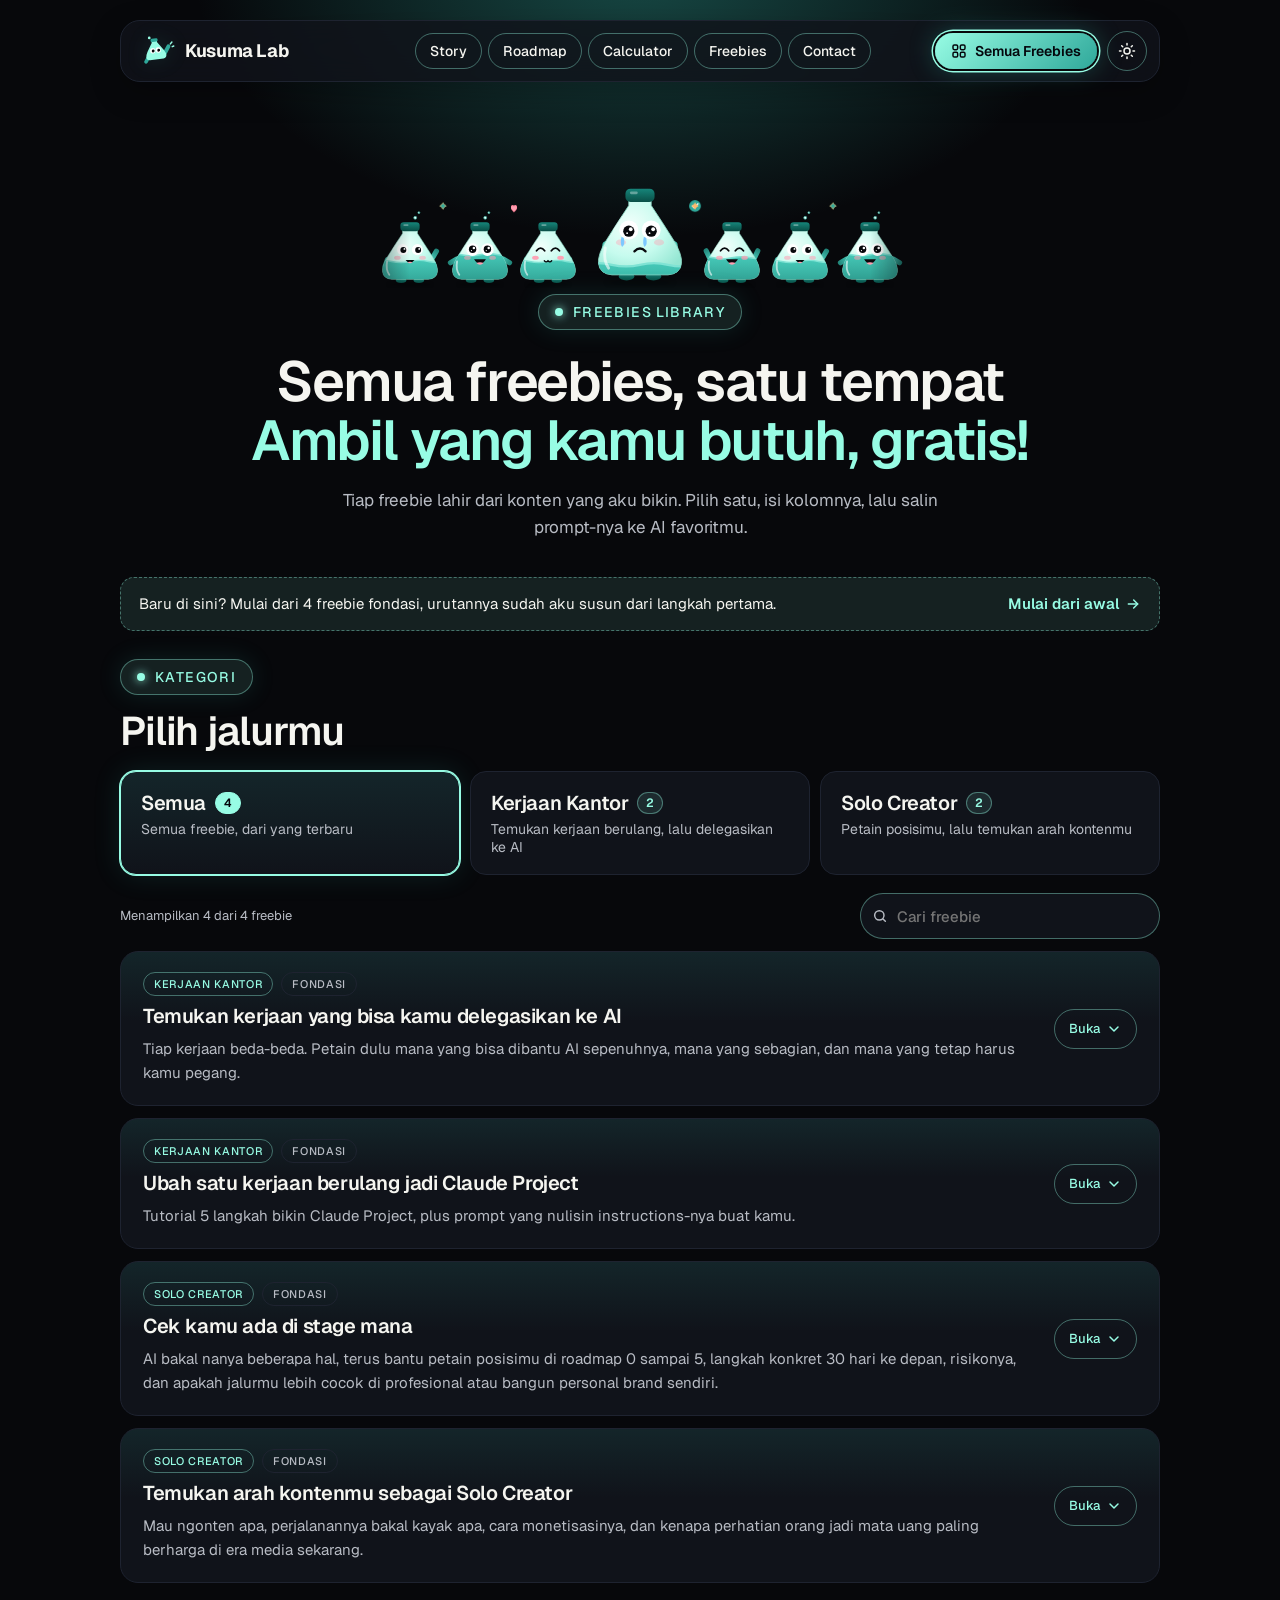
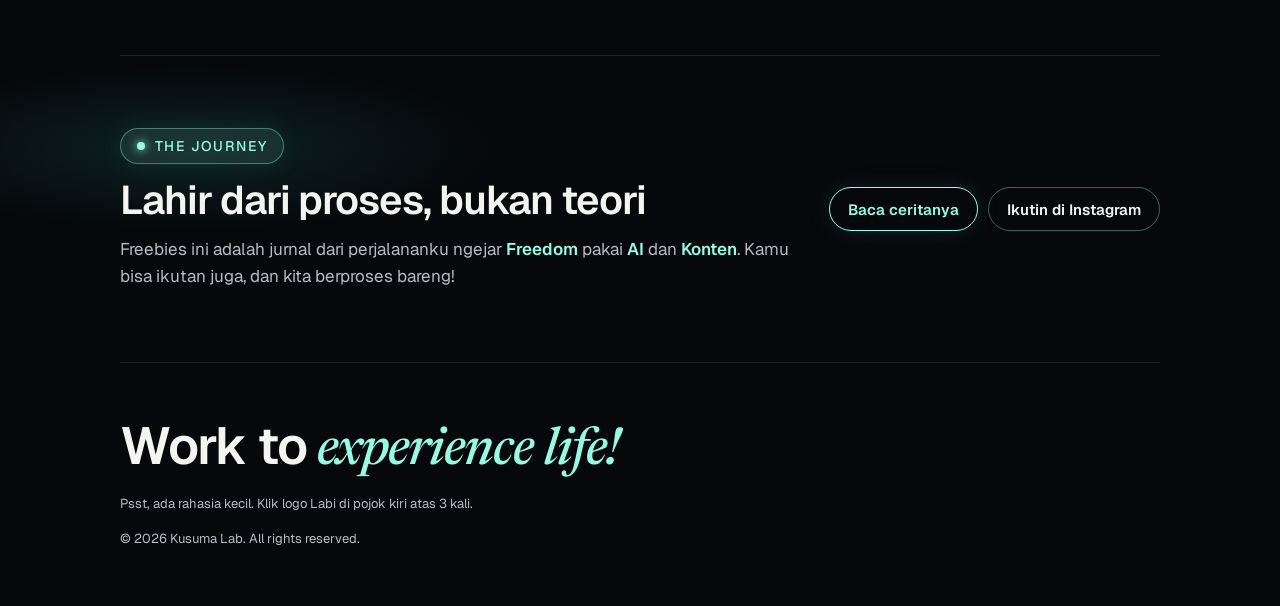
==== freebies/index.html @ cce5dbb5 "Website Kusuma Lab V1" ====
<!doctype html>
<html lang="id">
<head>
<meta charset="utf-8">
<meta name="viewport" content="width=device-width, initial-scale=1, viewport-fit=cover">
<title>Freebies · Kusuma Lab</title>
<meta name="description" content="Semua freebies Kusuma Lab di satu tempat. Prompt siap pakai buat kerjaan kantor dan Solo Creator, gratis.">
<meta name="theme-color" content="#07080B">
<link rel="icon" href="data:image/svg+xml,%3Csvg xmlns='http://www.w3.org/2000/svg' viewBox='-3 -4 58 56'%3E%3Cg transform='rotate%28-8 24 26%29'%3E%3Cpath d='M37 31 L45.5 19.5' stroke='%232FA89A' stroke-width='6.5' stroke-linecap='round'/%3E%3Cpath d='M11.5 32 L6.5 39' stroke='%232FA89A' stroke-width='6' stroke-linecap='round'/%3E%3Cpath transform='translate%282 -6%29 scale%28.22%29' d='M80 64 L80 74 Q60 104 40 136 Q24 162 26 178 Q28 196 50 198 L150 198 Q172 196 174 178 Q176 162 160 136 Q140 104 120 74 L120 64 Z' fill='%2397FCE4'/%3E%3Crect x='18.3' y='3.6' width='11.4' height='5.4' rx='2.2' fill='%232FA89A'/%3E%3Ccircle cx='19.5' cy='23' r='4.3' fill='%23fff'/%3E%3Ccircle cx='28.5' cy='23' r='4.3' fill='%23fff'/%3E%3Ccircle cx='20.2' cy='23.4' r='2.3' fill='%2307080B'/%3E%3Ccircle cx='29.2' cy='23.4' r='2.3' fill='%2307080B'/%3E%3C/g%3E%3C/svg%3E">
<link rel="canonical" href="https://kusumalab.com/freebies/">
<meta property="og:type" content="website">
<meta property="og:url" content="https://kusumalab.com/freebies/">
<meta property="og:title" content="Semua freebies Kusuma Lab, gratis">
<meta property="og:description" content="Semua freebies Kusuma Lab di satu tempat. Prompt siap pakai buat kerjaan kantor dan Solo Creator, gratis.">
<meta property="og:locale" content="id_ID">
<meta property="og:image" content="https://kusumalab.com/assets/og.png">
<meta property="og:image:width" content="1200">
<meta property="og:image:height" content="630">
<meta name="twitter:card" content="summary_large_image">
<link rel="apple-touch-icon" href="../assets/touch-icon.png">
<link rel="preconnect" href="https://fonts.googleapis.com">
<link rel="preconnect" href="https://fonts.gstatic.com" crossorigin>
<link rel="stylesheet" href="https://fonts.googleapis.com/css2?family=Geist:ital,wght@0,400;0,500;0,600;0,700;1,400;1,500&family=Bricolage+Grotesque:opsz,wght@12..96,400..700&family=Newsreader:ital,opsz,wght@1,6..72,400;1,6..72,500&display=swap">
<link rel="stylesheet" href="../assets/kl.css">
</head>
<body>
<div class="progress" id="progress" aria-hidden="true"></div>
<button type="button" class="to-top" id="to-top" aria-label="Kembali ke atas"><svg viewBox="0 0 24 24" fill="none" stroke="currentColor" stroke-width="2.4" stroke-linecap="round" stroke-linejoin="round" aria-hidden="true"><path d="M12 19V5"/><path d="M6 11l6-6 6 6"/></svg></button>
<div class="cursor-glow" id="cursor-glow" aria-hidden="true"></div>

<nav class="nav" aria-label="Utama">
  <div class="navbar">
    <span class="brand-wrap"><button type="button" class="mark" id="logo-labi" aria-label="Labi. Psst, coba klik 3 kali"></button><span class="egg-bubble" id="egg-bubble" role="tooltip">Psst, klik aku 3x!</span><a class="brand" href="../">Kusuma Lab</a></span>
    <span class="divider" aria-hidden="true"></span>
    <div class="navlinks" id="navlinks">
      <a class="btn" href="../#story">Story</a>
      <a class="btn" href="../#roadmap">Roadmap</a>
      <a class="btn" href="../#calculator">Calculator</a>
      <a class="btn" href="../#freebies">Freebies</a>
      <a class="btn" href="../#contact">Contact</a>
      <a class="pill-all only-m is-here" href="#top" aria-current="page"><svg viewBox="0 0 24 24" fill="none" stroke="currentColor" stroke-width="2.2" stroke-linecap="round" stroke-linejoin="round" aria-hidden="true"><rect x="3" y="3" width="7" height="7" rx="2"/><rect x="14" y="3" width="7" height="7" rx="2"/><rect x="3" y="14" width="7" height="7" rx="2"/><rect x="14" y="14" width="7" height="7" rx="2"/></svg><span>Semua Freebies</span></a>
    </div>
    <div class="nav-right">
      <a class="pill-all is-here" href="#top" aria-current="page"><svg viewBox="0 0 24 24" fill="none" stroke="currentColor" stroke-width="2.2" stroke-linecap="round" stroke-linejoin="round" aria-hidden="true"><rect x="3" y="3" width="7" height="7" rx="2"/><rect x="14" y="3" width="7" height="7" rx="2"/><rect x="3" y="14" width="7" height="7" rx="2"/><rect x="14" y="14" width="7" height="7" rx="2"/></svg><span>Semua Freebies</span></a>
      <button type="button" class="btn icon-btn mode-mini" id="mode-mini" aria-label="Ganti mode tampilan"></button>
    </div>
    <button type="button" class="btn icon-btn menu-btn" id="menu-btn" aria-label="Buka menu" aria-expanded="false" aria-controls="navlinks"><svg viewBox="0 0 24 24" fill="none" stroke="currentColor" stroke-width="2.2" stroke-linecap="round" aria-hidden="true"><path d="M4 7h16M4 12h16M4 17h16"/></svg></button>
  </div>
</nav>

<main class="wrap" id="top">
  <header class="lib-hero">
    <div class="squad" id="squad" aria-hidden="true"></div>
    <span class="tag">Freebies Library</span>
    <h1>Semua freebies, satu tempat<span>Ambil yang kamu butuh, gratis!</span></h1>
    <p class="lede">Tiap freebie lahir dari konten yang aku bikin. Pilih satu, isi kolomnya, lalu salin prompt-nya ke AI favoritmu.</p>
  </header>

  <a class="newbie" href="../#freebies"><span>Baru di sini? Mulai dari 4 freebie fondasi, urutannya sudah aku susun dari langkah pertama.</span><b>Mulai dari awal <svg viewBox="0 0 24 24" fill="none" stroke="currentColor" stroke-width="2.2" stroke-linecap="round" stroke-linejoin="round" aria-hidden="true"><path d="M5 12h14"/><path d="M13 6l6 6-6 6"/></svg></b></a>

  <section class="lib" aria-label="Daftar freebies">
    <div class="sec-head" style="margin-bottom:18px">
      <span class="tag">Kategori</span>
      <h2>Pilih jalurmu</h2>
    </div>
    <div class="filters" role="group" aria-label="Filter kategori" id="filters"></div>
    <div class="lib-tools">
      <p class="lib-count" id="lib-count" aria-live="polite"></p>
      <label class="search"><span class="sr-only" style="position:absolute;width:1px;height:1px;overflow:hidden;clip:rect(0 0 0 0)">Cari freebie</span>
        <svg viewBox="0 0 24 24" fill="none" stroke="currentColor" stroke-width="2.2" stroke-linecap="round" aria-hidden="true"><circle cx="11" cy="11" r="7"/><path d="M20 20l-3.5-3.5"/></svg>
        <input type="text" id="lib-q" placeholder="Cari freebie" autocomplete="off"></label>
    </div>
    <div id="lib-list"></div>
    <p class="lib-empty" id="lib-empty" hidden>Belum ada freebie yang cocok. Coba kata lain atau pilih kategori Semua.</p>
  </section>

  <section class="reveal glow-l">
    <div class="lib-back">
      <div class="sec-head" style="margin:0">
        <span class="tag">The Journey</span>
        <h2>Lahir dari proses, bukan teori</h2>
        <p class="muted">Freebies ini adalah jurnal dari perjalananku ngejar <span class="hl">Freedom</span> pakai <span class="hl">AI</span> dan <span class="hl">Konten</span>. Kamu bisa ikutan juga, dan kita berproses bareng!</p>
      </div>
      <div class="btns">
        <a class="btn btn-main" href="../#story">Baca ceritanya</a>
        <a class="btn" href="https://www.instagram.com/natannovtarain/" target="_blank" rel="noopener">Ikutin di Instagram</a>
      </div>
    </div>
  </section>

  <footer class="foot">
    <p class="slogan">Work to <span>experience life!</span></p>
    <p class="egg-hint">Psst, ada rahasia kecil. Klik logo Labi di pojok kiri atas 3 kali.</p>
    <p class="copy">© 2026 Kusuma Lab. All rights reserved.</p>
  </footer>
</main>

<script src="../assets/freebies-data.js"></script>
<script src="../assets/kl.js"></script>
<script>
(function(){
  window.KL_KEEP_HASH=true;
  var D=KL.data,list=document.getElementById('lib-list');
  var chev='<svg viewBox="0 0 24 24" fill="none" stroke="currentColor" stroke-width="2.2" stroke-linecap="round" stroke-linejoin="round" aria-hidden="true"><path d="M6 9l6 6 6-6"/></svg>';
  var linkIco='<svg class="ico" viewBox="0 0 24 24" fill="none" stroke="currentColor" stroke-width="2" stroke-linecap="round" stroke-linejoin="round" aria-hidden="true"><path d="M10 13a5 5 0 0 0 7.1 0l3-3a5 5 0 0 0-7.1-7.1l-1 1"/><path d="M14 11a5 5 0 0 0-7.1 0l-3 3a5 5 0 0 0 7.1 7.1l1-1"/></svg>';
  var now=Date.now();
  function isNew(f){var t=Date.parse(f.date+'T00:00:00+08:00');return !isNaN(t)&&now-t<=14*864e5&&now>=t;}
  var items=D.freebies.slice().sort(function(a,b){return (b.date||'').localeCompare(a.date||'')||(a.core===b.core?0:a.core?1:-1);});

  var cards=[];
  items.forEach(function(f){
    var art=KL.mk('article','lib-card spot');art.id=f.slug;
    var head=KL.mk('button','lib-head');head.type='button';head.setAttribute('aria-expanded','false');head.setAttribute('aria-controls',f.slug+'-body');
    var meta=KL.mk('span','lib-meta');
    meta.appendChild(KL.txt('span','chip cat',D.categories[f.category].label.toUpperCase()));
    if(f.core)meta.appendChild(KL.txt('span','chip','FONDASI'));
    if(isNew(f))meta.appendChild(KL.txt('span','badge-new','BARU'));
    head.appendChild(meta);
    head.appendChild(KL.txt('span','lib-title',f.title));
    head.appendChild(KL.txt('span','lib-sum',f.summary||f.desc||''));
    var open=KL.mk('span','lib-open','<span>Buka</span>'+chev);head.appendChild(open);
    var body=KL.mk('div','lib-body');body.id=f.slug+'-body';body.hidden=true;
    var note=KL.mk('div','note');note.appendChild(KL.txt('span','ntag','HONEST NOTE'));note.appendChild(KL.txt('span',null,D.categories[f.category].note));body.appendChild(note);
    if(f.source&&f.source.url){
      var src=KL.mk('p','src-line');src.appendChild(document.createTextNode('Dari konten: '));
      var a=KL.txt('a',null,f.source.title||'lihat di Instagram');a.href=f.source.url;a.target='_blank';a.rel='noopener';src.appendChild(a);body.appendChild(src);
    }
    var built=false;
    var share=KL.mk('div','share-row');
    var sb=KL.mk('button','btn',linkIco+'<span>Salin link freebie ini</span>');sb.type='button';
    var ss=KL.mk('span','status');ss.setAttribute('aria-live','polite');var st=null;
    sb.addEventListener('click',function(){
      var url=(D.site||location.origin)+'/freebies/#'+f.slug;
      KL.copyText(url,null,function(ok){ss.className='status'+(ok?' ok':'');ss.textContent=ok?'Link tersalin, tinggal bagikan':'Salin manual: '+url;clearTimeout(st);st=setTimeout(function(){ss.textContent='';},3000);});
    });
    share.appendChild(sb);share.appendChild(ss);
    function setOpen(o,fromHash){
      if(o&&!built){KL.fillFreebie(f,body,{noHead:true});body.appendChild(share);built=true;}
      body.hidden=!o;art.classList.toggle('open',o);head.setAttribute('aria-expanded',String(o));open.firstChild.textContent=o?'Tutup':'Buka';
    }
    head.addEventListener('click',function(){setOpen(body.hidden);});
    art.appendChild(head);art.appendChild(body);list.appendChild(art);
    cards.push({f:f,el:art,setOpen:setOpen,text:(f.title+' '+(f.summary||'')+' '+(f.desc||'')+' '+(f.source&&f.source.title||'')).toLowerCase()});
  });

  /* filter dan cari */
  var cat='all',q='';
  var filters=document.getElementById('filters'),countEl=document.getElementById('lib-count'),empty=document.getElementById('lib-empty');
  var opts=[['all','Semua']].concat(Object.keys(D.categories).map(function(k){return [k,D.categories[k].label];}));
  var fbtns=opts.map(function(o){
    var n=o[0]==='all'?items.length:items.filter(function(f){return f.category===o[0];}).length;
    var b=KL.mk('button','tabbtn');b.type='button';b.setAttribute('aria-pressed',String(o[0]===cat));
    var t=KL.mk('span','t');t.appendChild(document.createTextNode(o[1]+' '));t.appendChild(KL.txt('span','cnt',String(n)));b.appendChild(t);
    b.appendChild(KL.txt('span','d',o[0]==='all'?'Semua freebie, dari yang terbaru':D.categories[o[0]].desc));
    b.addEventListener('click',function(){cat=o[0];fbtns.forEach(function(x,i){x.setAttribute('aria-pressed',String(opts[i][0]===cat));});apply();});
    filters.appendChild(b);return b;
  });
  document.getElementById('lib-q').addEventListener('input',function(e){q=e.target.value.trim().toLowerCase();apply();});
  function apply(){
    var shown=0;
    cards.forEach(function(c){var ok=(cat==='all'||c.f.category===cat)&&(!q||c.text.indexOf(q)>-1);c.el.hidden=!ok;if(ok)shown++;});
    countEl.textContent='Menampilkan '+shown+' dari '+items.length+' freebie';
    empty.hidden=shown>0;
  }
  apply();

  /* link langsung, misalnya /freebies/#notulen */
  function openFromHash(){
    var id=decodeURIComponent((location.hash||'').slice(1));if(!id)return;
    var c=cards.filter(function(x){return x.f.slug===id;})[0];if(!c)return;
    if(c.el.hidden){cat='all';q='';document.getElementById('lib-q').value='';fbtns.forEach(function(x,i){x.setAttribute('aria-pressed',String(i===0));});apply();}
    c.setOpen(true,true);
    setTimeout(function(){c.el.scrollIntoView({behavior:'smooth',block:'start'});c.el.classList.remove('ping');void c.el.offsetWidth;c.el.classList.add('ping');KL.clearHash();},80);
  }
  window.addEventListener('hashchange',openFromHash);openFromHash();
})();

</script>
<script data-goatcounter="https://kusumalab.goatcounter.com/count" async src="//gc.zgo.at/count.js"></script>
</body>
</html>
---- assets/kl.css ----
/* Layout: navbar mengambang, hero bercahaya dengan garis gelombang, section bergantian glow kiri kanan, kartu alat dengan spotlight */
:root{
  --bg:#07080B; --surface:#10131A; --surface-2:#161A23; --line:#1E2330;
  --fg:#F5F5F0; --muted:#B8BCC4;
  --accent:#97FCE4; --accent-ink:#04060C; --accent-text:#97FCE4; --hl:#97FCE4;
  --glow:rgba(47,168,154,.42); --glow-soft:rgba(47,168,154,.16);
  --tag-bg:rgba(151,252,228,.10); --tag-line:rgba(151,252,228,.38); --tag-fg:#97FCE4;
  --prompt-bg:#07080B; --prompt-fg:#E9F7F2;
  --signal:#FFB86B; --signal-bg:rgba(255,184,107,.10); --signal-ink:#F5F5F0;
  --dot:rgba(151,252,228,.20); --grain-opacity:.05;
  --spot:rgba(151,252,228,.10); --card-top:rgba(47,168,154,.12); --arc:rgba(151,252,228,.10); --wave:#97FCE4;
  --nav-bg:rgba(16,19,26,.82); --pill-2:#2FA89A; --halo:rgba(47,168,154,.5);
  --display:"Geist", ui-sans-serif, system-ui, -apple-system, "Segoe UI", sans-serif;
  --mono:"Geist", ui-sans-serif, system-ui, -apple-system, "Segoe UI", sans-serif;
  --serif:"Newsreader", "Iowan Old Style", Georgia, serif;
  --voice:"Bricolage Grotesque", "Geist", ui-sans-serif, system-ui, sans-serif;
  --s1:#FF4444; --s2:#FF8C00; --s3:#FFD700; --s4:#00BCD4; --s5:#00C896; --s6:#4A90D9;
  --gutter:max(16px,env(safe-area-inset-left,0px));
  color-scheme:dark;
}
:root[data-theme="light"]{
  --bg:#F7F7F2; --surface:#FFFFFF; --surface-2:#F0F1EB; --line:#E2E4DC;
  --fg:#07080B; --muted:#4A4F5A;
  --accent:#0B5C52; --accent-ink:#FFFFFF; --accent-text:#0B5C52; --hl:#0B5C52;
  --glow:rgba(0,0,0,0); --glow-soft:rgba(0,0,0,0);
  --tag-bg:#E3F8F1; --tag-line:#8FCFBE; --tag-fg:#0B5C52;
  --prompt-bg:#E3F8F1; --prompt-fg:#0B2E29;
  --signal:#8A4A00; --signal-bg:#FFF1DE; --signal-ink:#07080B;
  --dot:rgba(0,0,0,0); --grain-opacity:0;
  --spot:rgba(11,92,82,.05); --card-top:rgba(0,0,0,0); --arc:rgba(0,0,0,0); --wave:#0B5C52; --halo:rgba(0,0,0,0);
  --nav-bg:rgba(255,255,255,.88); --pill-2:#127A6C;
  --s1:#D92B2B; --s2:#C96A00; --s3:#A88700; --s4:#00839A; --s5:#00875F; --s6:#2F6DB5;
  color-scheme:light;
}
*{box-sizing:border-box}
[hidden]{display:none!important}
html{scroll-behavior:smooth;scroll-padding-top:110px;overflow-x:clip}
body{background:var(--bg);color:var(--fg);font-family:var(--display);font-size:16px;line-height:1.6;transition:background .3s ease,color .3s ease;
  padding-left:var(--gutter);padding-right:max(16px,env(safe-area-inset-right,0px))}
body::before{content:"";position:fixed;inset:0 0 auto;height:env(safe-area-inset-top,0px);z-index:10;background:var(--bg)}
a{color:var(--accent-text)}
:focus-visible{outline:2px solid var(--accent-text);outline-offset:3px;border-radius:8px}
.wrap{max-width:1040px;margin:0 auto}
h1,h2,h3{text-wrap:balance;margin:0;letter-spacing:-.025em;font-weight:600}
p{margin:0}
em{font-style:italic}
.muted{color:var(--muted)}
.hl{color:var(--hl);font-weight:600}
.ico{width:18px;height:18px;flex-shrink:0}

/* progress */
.progress{position:fixed;left:0;top:env(safe-area-inset-top,0px);height:3px;width:100%;transform-origin:0 50%;transform:scaleX(0);background:var(--accent);box-shadow:0 0 12px var(--glow);z-index:20}

/* tombol: outline dulu, terisi saat disentuh atau aktif */
.btn{display:inline-flex;align-items:center;justify-content:center;gap:8px;min-height:44px;padding:0 18px;border-radius:999px;font:600 15px var(--display);text-decoration:none;cursor:pointer;
  border:1.5px solid var(--tag-line);color:var(--fg);background:transparent;transition:background .2s ease,color .2s ease,border-color .2s ease,box-shadow .2s ease,transform .15s ease}
.btn:hover,.btn:focus-visible,.btn.is-on{background:var(--accent);color:var(--accent-ink);border-color:var(--accent);box-shadow:0 0 22px var(--glow-soft)}
.btn:active{transform:scale(.97)}
.btn-main{border-color:var(--accent);color:var(--accent-text);box-shadow:0 0 22px var(--glow-soft)}
.btn-main .arr{transition:transform .2s ease}
.btn-main:hover .arr{transform:translateX(3px)}

.tag{display:inline-flex;align-items:center;gap:10px;align-self:flex-start;font:500 14px var(--mono);letter-spacing:.1em;text-transform:uppercase;color:var(--tag-fg);background:var(--tag-bg);border:1px solid var(--tag-line);border-radius:999px;padding:8px 16px;box-shadow:0 0 24px var(--glow-soft)}
.tag::before{content:"";width:8px;height:8px;border-radius:50%;background:var(--tag-fg);box-shadow:0 0 10px var(--tag-fg)}

/* navbar mengambang */
.nav{position:sticky;top:env(safe-area-inset-top,0px);z-index:15;padding-top:12px}
.navbar{max-width:1040px;margin:0 auto;display:flex;align-items:center;gap:14px;flex-wrap:wrap;padding:10px 12px 10px 18px;border-radius:20px;border:1px solid var(--line);background:var(--nav-bg);backdrop-filter:blur(14px);-webkit-backdrop-filter:blur(14px);box-shadow:0 10px 30px rgba(0,0,0,.25)}
.brand{display:inline-flex;align-items:center;gap:10px;font-weight:700;font-size:18px;letter-spacing:-.02em;text-decoration:none;color:var(--fg)}
.mark{width:28px;height:28px;border-radius:9px;display:grid;place-items:center;background:var(--accent);color:var(--accent-ink);box-shadow:0 0 16px var(--glow)}
.mark svg{width:16px;height:16px}
.divider{width:1px;height:26px;background:var(--line)}
.navlinks{display:flex;gap:6px;flex:1 1 auto;overflow-x:auto;scrollbar-width:none}
.navlinks::-webkit-scrollbar{display:none}
.navlinks .btn{min-height:36px;padding:0 14px;font-size:14px;font-weight:500;white-space:nowrap;box-shadow:none!important}
@media (min-width:1081px){.navbar{display:grid;grid-template-columns:minmax(0,1fr) auto minmax(0,1fr);gap:12px}.divider{display:none}.navlinks{overflow:visible;justify-content:center}.toggle{justify-self:end;margin-left:0}}
.toggle{display:flex;gap:4px;margin-left:auto}
.toggle .btn{min-height:36px;padding:0 14px;font-size:13px}
.icon-btn{width:40px;min-height:40px;padding:0}
.icon-btn svg{width:18px;height:18px}
.mode-mini,.menu-btn{display:none}
@media (max-width:1080px){
  .divider,.toggle{display:none}
  .mode-mini,.menu-btn{display:inline-flex}
  .mode-mini{margin-left:auto}
  .navbar{padding:8px 8px 8px 14px;gap:8px}
  .navlinks{display:none;order:3;flex-basis:100%;grid-template-columns:repeat(2,minmax(0,1fr));gap:8px;padding:6px 0 4px}
  .navbar.open .navlinks{display:grid}
  .navlinks .btn{min-height:44px;font-size:15px}
  .wave-line{height:56px}
  .hero{padding-bottom:140px}
}

/* hero */
.hero{position:relative;padding-block:72px 190px;display:flex;flex-direction:column;align-items:center;text-align:center;isolation:isolate}
.hero::before{content:"";position:absolute;top:-120px;bottom:0;left:50%;width:100vw;transform:translateX(-50%);z-index:-3;
  background:radial-gradient(55% 60% at 50% 0%,var(--glow) 0%,transparent 70%)}
.hero::after{content:"";position:absolute;left:0;right:0;bottom:0;height:130px;z-index:-3;
  background:radial-gradient(circle,var(--dot) 1.2px,transparent 1.7px) 0 0/16px 16px;
  -webkit-mask-image:radial-gradient(60% 100% at 50% 100%,#000,transparent);mask-image:radial-gradient(60% 100% at 50% 100%,#000,transparent)}
.hero .lede .hl{white-space:nowrap}
.hero > .grain{inset:-120px auto 0 50%;width:100vw;transform:translateX(-50%);
  -webkit-mask-image:linear-gradient(#000 60%,transparent);mask-image:linear-gradient(#000 60%,transparent)}
.grain{position:absolute;inset:0;z-index:-2;pointer-events:none;opacity:var(--grain-opacity);
  background-image:url("data:image/svg+xml;utf8,<svg xmlns='http://www.w3.org/2000/svg' width='160' height='160'><filter id='n'><feTurbulence type='fractalNoise' baseFrequency='.9' numOctaves='2' stitchTiles='stitch'/></filter><rect width='100%' height='100%' filter='url(%23n)'/></svg>")}
.wave-line .w2{opacity:.22;animation-delay:.6s}
.wave-line{position:absolute;left:0;width:100%;bottom:30px;height:96px;z-index:-1;pointer-events:none;
  -webkit-mask-image:linear-gradient(90deg,transparent,#000 18%,#000 82%,transparent);mask-image:linear-gradient(90deg,transparent,#000 18%,#000 82%,transparent)}
.wave-line path{fill:none;stroke:var(--wave);stroke-width:1.75;filter:drop-shadow(0 0 6px var(--glow));stroke-dasharray:1;stroke-dashoffset:1;animation:draw 2.4s ease .3s forwards;opacity:.6}
@keyframes draw{to{stroke-dashoffset:0}}
.hero .tag{align-self:center}
.hero h1{font-size:clamp(34px,6.4vw,64px);line-height:1.05;margin-top:24px}
.hero h1 span{display:block;color:var(--accent-text)}
.hero .lede{max-width:600px;margin-top:20px;font-size:18px;color:var(--muted)}
.ctas{display:flex;gap:10px;justify-content:center;flex-wrap:wrap;margin-top:28px}
.ctas .btn{min-height:50px;padding:0 22px;font-size:16px}
.hero > .anim{animation:rise .7s ease both}
.hero > .anim:nth-of-type(2){animation-delay:.06s}.hero > .anim:nth-of-type(3){animation-delay:.12s}.hero > .anim:nth-of-type(4){animation-delay:.18s}
@keyframes rise{from{transform:translateY(14px)}to{transform:none}}

/* section */
section{position:relative;isolation:isolate;padding-block:72px;border-top:1px solid var(--line)}
section::before{content:"";position:absolute;top:0;bottom:0;left:50%;width:100vw;transform:translateX(-50%);z-index:-1;pointer-events:none}
section.glow-r::before{background:radial-gradient(35% 40% at 85% 30%,var(--glow-soft),transparent 70%)}
section.glow-l::before{background:radial-gradient(35% 40% at 15% 30%,var(--glow-soft),transparent 70%)}
section.dots::after{content:"";position:absolute;top:24px;right:0;width:220px;height:160px;z-index:-1;pointer-events:none;
  background:radial-gradient(circle,var(--dot) 1.2px,transparent 1.7px) 0 0/16px 16px;
  -webkit-mask-image:radial-gradient(closest-side,#000,transparent);mask-image:radial-gradient(closest-side,#000,transparent)}
.sec-head{display:flex;flex-direction:column;gap:14px;margin-bottom:28px;max-width:680px}
.sec-head h2{font-size:clamp(28px,4vw,40px);line-height:1.1}
.sec-head p{font-size:17px}
@supports (animation-timeline:view()){
  .reveal{animation:fadeup linear both;animation-timeline:view();animation-range:entry 0% entry 35%}
  @keyframes fadeup{from{transform:translateY(18px)}to{transform:none}}
}

/* kartu dengan spotlight */
.card{position:relative;padding:24px;border-radius:18px;border:1px solid var(--line);background-color:var(--surface);display:flex;flex-direction:column;gap:18px;min-width:0;transition:border-color .2s ease,box-shadow .2s ease}
.spot{background-image:radial-gradient(320px circle at var(--mx,-600px) var(--my,-600px),var(--spot),transparent 60%),linear-gradient(180deg,var(--card-top),transparent 45%)}
.spot:hover{border-color:var(--tag-line);box-shadow:0 0 0 1px var(--tag-line),0 0 30px var(--glow-soft)}

/* story */
.story{display:grid;grid-template-columns:minmax(0,1.3fr) minmax(0,1fr);gap:20px;align-items:stretch}
.story-card{display:flex;flex-direction:column;gap:16px;padding:30px;border:1px solid var(--line);border-radius:20px;background:radial-gradient(90% 90% at 0% 0%,var(--glow-soft),transparent 65%),var(--surface)}
.story-card p{font-size:17px;line-height:1.75;max-width:62ch}
.vision{display:flex;flex-direction:column;gap:14px;padding:30px;border:1px solid var(--line);border-radius:20px;background:radial-gradient(90% 90% at 100% 0%,var(--glow-soft),transparent 65%),var(--surface)}
.vision p{font-size:16px;line-height:1.7}
.vision .q{font-size:24px;font-weight:500;letter-spacing:-.02em;line-height:1.25;margin-top:auto}
.vision .q span{color:var(--accent-text);font-weight:700}
@media (max-width:820px){.story{grid-template-columns:minmax(0,1fr)}.story-card,.vision{padding:22px}}

/* roadmap */
.stages{display:grid;grid-template-columns:repeat(6,minmax(0,1fr));gap:8px}
.stage{display:flex;flex-direction:column;gap:8px;align-items:flex-start;text-align:left;padding:14px;border-radius:14px;border:1px solid var(--line);background-color:var(--surface);color:var(--fg);cursor:pointer;font-family:var(--display);min-height:116px;transition:transform .15s ease,border-color .2s ease,box-shadow .2s ease}
.stage:hover{transform:translateY(-3px);border-color:var(--c)}
.stage .sico{width:34px;height:34px;border-radius:10px;display:grid;place-items:center;color:var(--c);background:color-mix(in srgb,var(--c) 14%,transparent)}
.stage .sico svg{width:20px;height:20px}
.stage .num{font:500 11px var(--mono);letter-spacing:.06em;color:var(--muted)}
.stage .name{font-weight:600;font-size:15px;line-height:1.2}
.stage[aria-selected="true"]{border-color:var(--c);box-shadow:inset 0 0 0 1px var(--c),0 0 26px color-mix(in srgb,var(--c) 22%,transparent)}
.stage .here{font:500 10px var(--mono);letter-spacing:.06em;color:var(--accent-text)}
.panel{margin-top:14px;display:grid;grid-template-columns:minmax(0,1.4fr) minmax(0,1fr);gap:16px;align-items:start}
/* bentuk lengkung penahan mata, dipakai hemat di 3 titik: Vision, Your Turn, Community */
.arcs{position:relative;overflow:hidden;isolation:isolate}
.arcs::after{content:"";position:absolute;inset:0;z-index:-1;pointer-events:none;border-radius:inherit;
  background:repeating-radial-gradient(circle at var(--ax) var(--ay),transparent 0 62px,var(--arc) 62px 63px),radial-gradient(75% 110% at var(--ax) var(--ay),var(--glow),transparent 60%)}
.vision.arcs{--ax:108%;--ay:-12%}
.where.arcs{--ax:-6%;--ay:112%}
.panel > div{padding:24px;border-radius:16px;border:1px solid var(--line);background:var(--surface);display:flex;flex-direction:column;gap:10px}
.panel.swap > div{animation:swap .35s ease}
@keyframes swap{from{transform:translateY(6px)}to{transform:none}}
.panel h3{font-size:22px}
.panel .label{font:500 11px var(--mono);letter-spacing:.08em;text-transform:uppercase;color:var(--muted)}
.panel .body p{font-size:16px;line-height:1.7}
.panel .body p + p{margin-top:10px}
.panel .closing{font:600 18px/1.45 var(--voice);letter-spacing:-.01em;color:var(--accent-text)}
.roadnote{margin-top:12px;font-size:13px;color:var(--muted)}
@media (max-width:820px){.stages{grid-template-columns:repeat(3,minmax(0,1fr))}.panel{grid-template-columns:minmax(0,1fr)}}

/* your turn */
.where{margin-top:28px;padding:26px;border-radius:20px;border:1px dashed var(--tag-line);background:radial-gradient(70% 120% at 0% 100%,var(--glow-soft),transparent 60%),var(--surface);display:flex;flex-direction:column;gap:16px}
.where h3{font-size:22px}
.picks{display:flex;flex-wrap:wrap;gap:8px}
.pick{display:inline-flex;align-items:center;gap:8px;min-height:44px;padding:0 16px;border-radius:999px;border:1.5px solid var(--line);background:var(--surface);color:var(--fg);font:500 14px var(--display);cursor:pointer;transition:transform .15s ease,border-color .2s ease,box-shadow .2s ease}
.pick:hover{transform:translateY(-2px);border-color:var(--c)}
.pick .dot{width:10px;height:10px;border-radius:50%;background:var(--c)}
.pick[aria-pressed="true"]{border-color:var(--c);background:color-mix(in srgb,var(--c) 14%,transparent);box-shadow:0 0 22px color-mix(in srgb,var(--c) 25%,transparent)}
.reply{display:flex;flex-direction:column;gap:14px;padding:18px;border-radius:16px;background:var(--surface-2)}
.reply .row{display:flex;flex-wrap:wrap;gap:14px;align-items:center;justify-content:space-between}
.reply p{font-size:16px;max-width:60ch}
.reply.pop{animation:pop .35s ease}
@keyframes pop{0%{transform:scale(.97)}60%{transform:scale(1.015)}100%{transform:none}}
.freedom{display:flex;flex-direction:column;gap:12px}
textarea{width:100%;min-height:110px;padding:12px;border-radius:12px;border:1px solid var(--line);background:var(--surface);color:var(--fg);font:15px/1.6 var(--display);resize:vertical}
.fine{font-size:13px;color:var(--muted)}
.fr-card{display:flex;flex-direction:column;gap:10px;padding:24px;border-radius:16px;border:1px solid var(--tag-line);
  background:radial-gradient(90% 140% at 100% 0%,var(--glow),transparent 60%),var(--surface);box-shadow:0 0 30px var(--glow-soft)}
.fr-card .lbl{font:500 11px var(--mono);letter-spacing:.08em;color:var(--accent-text)}
.fr-card p{font-size:20px;font-weight:600;letter-spacing:-.02em;line-height:1.35;white-space:pre-wrap;word-break:break-word}
.fr-card p.empty{color:var(--muted);font-weight:500}
.affirm{font-size:15px;font-style:italic;line-height:1.6;color:var(--accent-text)}
.private{font-size:13px;color:var(--s1)}

/* kalkulator */
.calc{display:grid;grid-template-columns:minmax(0,1fr) minmax(0,1.15fr);gap:16px}
.calc .card > .note{margin-top:auto}
.chart text.vlab{fill:var(--muted);font:500 11px var(--mono)}
.chart text.vlab.strong{fill:var(--accent-text);font-weight:600}
.field{display:flex;flex-direction:column;gap:8px}
.field label{font-weight:500;font-size:15px}
.field .val{font:500 14px var(--mono);color:var(--accent-text)}
.field .row{display:flex;justify-content:space-between;gap:12px;align-items:baseline}
input[type=range]{width:100%;accent-color:var(--accent)}
.result{background-image:radial-gradient(80% 90% at 0% 100%,var(--glow-soft),transparent 65%)}
.big{font:600 clamp(48px,7vw,76px)/.95 var(--display);letter-spacing:-.05em;font-variant-numeric:tabular-nums;color:var(--accent-text)}
.big small{font:italic 400 20px var(--serif);color:var(--muted);letter-spacing:0;margin-left:6px}
.sub{font-size:16px;color:var(--muted)}
.sub b{color:var(--fg);font-weight:600}
.chart{width:100%;height:auto;display:block}
.chart .grid{fill:var(--line)}
.chart .area{fill:url(#areaFill)}
.chart .lineP{fill:none;stroke:var(--accent-text);stroke-width:2.5;filter:drop-shadow(0 0 5px var(--glow))}
.chart .endDot{fill:var(--accent-text)}
.chart text{fill:var(--muted);font:500 10px var(--mono)}
.stats{display:grid;grid-template-columns:repeat(3,minmax(0,1fr));border-top:1px solid var(--line);padding-top:14px}
.stats div{display:flex;flex-direction:column;gap:2px;align-items:center;text-align:center}
.stats div + div{border-left:1px solid var(--line)}
.stats span{font-size:12px;color:var(--muted)}
.stats b{font:600 18px var(--mono);font-variant-numeric:tabular-nums}
@media (max-width:820px){.calc{grid-template-columns:minmax(0,1fr)}}

.note{display:flex;flex-direction:column;gap:6px;padding:16px 20px;border-radius:14px;background:var(--signal-bg);color:var(--signal-ink)}
.note .ntag{font:500 11px var(--mono);letter-spacing:.08em;color:var(--signal)}

/* freebies */
.tabs{display:grid;grid-template-columns:repeat(2,minmax(0,1fr));gap:10px}
.tabbtn{display:flex;flex-direction:column;gap:4px;align-items:flex-start;text-align:left;padding:18px 20px;border-radius:16px;border:1.5px solid var(--line);background:var(--surface);color:var(--fg);cursor:pointer;font-family:var(--display);transition:border-color .2s ease,box-shadow .2s ease}
.tabbtn:hover{border-color:var(--tag-line)}
.tabbtn .t{font-size:20px;font-weight:600;letter-spacing:-.02em}
.tabbtn .d{font-size:14px;color:var(--muted)}
.tabbtn[aria-selected="true"]{border-color:var(--accent-text);box-shadow:0 0 0 1px var(--accent-text),0 0 28px var(--glow-soft);background:linear-gradient(180deg,var(--card-top),transparent),var(--surface)}
.tabpanel{display:flex;flex-direction:column;gap:16px;margin-top:16px}
.freebies{display:grid;grid-template-columns:minmax(0,1fr) minmax(0,1fr);gap:16px;align-items:start}
#mail-status:empty{display:none}
.chips{display:flex;gap:8px;flex-wrap:wrap}
.chip{display:inline-block;font:500 11px var(--mono);letter-spacing:.06em;padding:4px 10px;border-radius:999px;border:1px solid var(--line);color:var(--muted)}
.step{font:500 11px var(--mono);letter-spacing:.08em;color:var(--accent-text)}
.card h3{font-size:21px;line-height:1.25}
.when{font-size:15px;color:var(--muted)}
.edu{padding:14px 16px;border-radius:12px;border:1px solid var(--tag-line);background:var(--tag-bg);display:flex;flex-direction:column;gap:4px}
.edu b{font-size:14px;color:var(--tag-fg)}
.edu p{font-size:14px;line-height:1.6}
.opts{display:flex;flex-wrap:wrap;gap:12px}
.opts .field{flex:1 1 170px;min-width:0}
select,input[type=text]{width:100%;min-height:46px;padding:0 14px;border-radius:12px;border:1.5px solid var(--tag-line);background-color:var(--surface-2);color:var(--fg);font:500 15px var(--display);cursor:pointer;transition:border-color .2s ease,box-shadow .2s ease,background-color .2s ease}
input[type=text]{cursor:text}
select:hover,input[type=text]:hover{border-color:var(--accent-text)}
select:focus,input[type=text]:focus{outline:none;border-color:var(--accent-text);box-shadow:0 0 0 3px var(--tag-bg),0 0 18px var(--glow-soft)}
select{-webkit-appearance:none;appearance:none;padding-right:40px;background-repeat:no-repeat;background-position:right 14px center;background-size:16px;background-image:url("data:image/svg+xml,%3Csvg xmlns='http://www.w3.org/2000/svg' viewBox='0 0 24 24' fill='none' stroke='%2397FCE4' stroke-width='2.4' stroke-linecap='round' stroke-linejoin='round'%3E%3Cpath d='M6 9l6 6 6-6'/%3E%3C/svg%3E")}
:root[data-theme="light"] select{background-image:url("data:image/svg+xml,%3Csvg xmlns='http://www.w3.org/2000/svg' viewBox='0 0 24 24' fill='none' stroke='%230B5C52' stroke-width='2.4' stroke-linecap='round' stroke-linejoin='round'%3E%3Cpath d='M6 9l6 6 6-6'/%3E%3C/svg%3E")}
.prompt{background:var(--prompt-bg);color:var(--prompt-fg);border:1px solid var(--line);border-radius:12px;padding:16px;font:400 16px/1.65 var(--voice);white-space:pre-wrap;word-break:break-word;max-height:300px;overflow-y:auto}
.how{margin:0;padding-left:22px;display:flex;flex-direction:column;gap:8px;font-size:15px;color:var(--muted)}
.how li::marker{font-family:var(--mono);color:var(--accent-text)}
.how b{color:var(--fg);font-weight:600}
.actions{display:flex;flex-direction:column;gap:10px}
.actions .row{display:flex;flex-wrap:wrap;gap:8px;align-items:center}
.status{font-size:13px;color:var(--muted);min-height:20px}
.status.ok{color:var(--accent-text)}
@media (max-width:820px){.freebies,.tabs{grid-template-columns:minmax(0,1fr)}}

/* community + contact */
.community{position:relative;overflow:hidden;display:flex;flex-direction:column;gap:20px;padding:36px;border-radius:24px;border:1px solid var(--line);
  background:repeating-radial-gradient(circle at 105% -15%,transparent 0 70px,var(--arc) 70px 71px),radial-gradient(80% 120% at 100% 0%,var(--glow),transparent 60%),var(--surface)}
.community .grain{border-radius:inherit}
.community h2{font-size:clamp(26px,3.6vw,36px);line-height:1.12;max-width:700px}
.wave{display:inline-block;transform-origin:70% 70%;animation:wave 2.4s ease-in-out infinite}
@keyframes wave{0%,60%,100%{transform:rotate(0)}10%,30%{transform:rotate(14deg)}20%{transform:rotate(-8deg)}40%{transform:rotate(-4deg)}50%{transform:rotate(10deg)}}
.follow{display:flex;align-items:center;gap:10px;font-size:17px}
.follow svg{width:22px;height:22px;color:var(--accent-text);animation:nudge 1.6s ease-in-out infinite}
@keyframes nudge{0%,100%{transform:translateY(0)}50%{transform:translateY(5px)}}
.socials{display:grid;grid-template-columns:repeat(4,minmax(0,1fr));gap:10px}
.socials .btn{min-height:52px;border-radius:14px}
@media (max-width:720px){.socials{grid-template-columns:repeat(2,minmax(0,1fr))}.community{padding:24px}}
.contact{display:grid;grid-template-columns:minmax(0,1.1fr) minmax(0,1fr);gap:24px;align-items:center}
.contact .card .btn{min-height:52px;border-radius:14px;width:100%}
@media (max-width:820px){.contact{grid-template-columns:minmax(0,1fr)}}
footer{padding-block:56px 48px;border-top:1px solid var(--line);display:flex;flex-direction:column;gap:14px}
.slogan{font-size:clamp(30px,5vw,52px);font-weight:600;letter-spacing:-.03em;line-height:1.05}
.slogan span{color:var(--accent-text);font-family:var(--serif);font-style:italic;font-weight:500;letter-spacing:-.02em}
footer .copy{font-size:13px;color:var(--muted)}

.halo::after{content:"";position:absolute;left:50%;top:var(--hy,50%);width:min(100vw,1560px);height:var(--hh,100%);transform:translate(-50%,-50%);z-index:-1;pointer-events:none;
  background:radial-gradient(closest-side,var(--halo) 0 52%,transparent 100%);opacity:0;transition:opacity 1.4s ease}
.halo.lit::after{opacity:1}
.community{transition:box-shadow 1.4s ease,border-color 1.4s ease}
.halo.lit .community{border-color:var(--tag-line);box-shadow:0 0 0 1px var(--tag-line),0 0 70px var(--glow-soft)}
/* cahaya kursor, khusus laptop: redup di pinggir, sedang di area konten, terang di kartu */
.cursor-glow{position:fixed;left:0;top:0;width:560px;height:560px;margin:-280px 0 0 -280px;border-radius:50%;pointer-events:none;z-index:14;
  background:radial-gradient(circle,rgba(151,252,228,.17) 0%,rgba(47,168,154,.09) 35%,transparent 70%);mix-blend-mode:screen;
  opacity:0;transition:opacity .35s ease,width .35s ease,height .35s ease,margin .35s ease;will-change:transform}
.cursor-glow.big{width:680px;height:680px;margin:-340px 0 0 -340px}
.ripple{position:fixed;width:18px;height:18px;margin:-9px 0 0 -9px;border-radius:50%;pointer-events:none;z-index:30;
  border:1.5px solid var(--accent-text);box-shadow:0 0 18px var(--glow);animation:ripple .65s ease-out forwards}
.ripple.strong{border-width:2px}
@keyframes ripple{from{transform:scale(1);opacity:var(--ro,.5)}to{transform:scale(var(--rs,7));opacity:0}}
.flash{box-shadow:0 0 0 1px var(--accent-text),0 0 46px var(--glow)!important;transition:box-shadow .15s ease!important}
:root[data-theme="light"] .cursor-glow{display:none}
@media (hover:none),(pointer:coarse){.cursor-glow,.ripple{display:none}}
@media (prefers-reduced-motion:reduce){*{animation:none!important;transition:none!important}html{scroll-behavior:auto}.wave-line path{stroke-dashoffset:0}}

/* ===== navbar kanan + pill Semua Freebies ===== */
.nav-right{display:flex;gap:10px;align-items:center;margin-left:auto}
.nav-right .toggle{margin-left:0}
.pill-all{display:inline-flex;align-items:center;justify-content:center;gap:8px;min-height:36px;padding:0 16px;border-radius:999px;font:600 14px var(--display);text-decoration:none;white-space:nowrap;
  color:var(--accent-ink);background:linear-gradient(135deg,var(--accent) 0%,var(--pill-2) 100%);box-shadow:0 0 22px var(--glow-soft);transition:transform .15s ease,box-shadow .2s ease,filter .2s ease}
.pill-all:hover,.pill-all:focus-visible{box-shadow:0 0 30px var(--glow);filter:brightness(1.06)}
.pill-all:active{transform:scale(.97)}
.pill-all svg{width:16px;height:16px}
.pill-all.is-here{box-shadow:0 0 0 2px var(--bg),0 0 0 3.5px var(--accent),0 0 26px var(--glow)}
.pill-all.only-m{display:none}
.nav-right .mode-mini{display:inline-flex;margin-left:0}
@media (min-width:1081px){.nav-right{justify-self:end}}
@media (max-width:1080px){.nav-right{margin-left:auto}.nav-right .pill-all{display:none}.pill-all.only-m{display:inline-flex;grid-column:1 / -1;min-height:46px;font-size:15px}}

/* ===== kartu penutup freebies di halaman utama ===== */
.more-card{margin-top:18px;display:grid;grid-template-columns:minmax(0,1fr) auto;gap:10px 24px;align-items:center;padding:26px 28px;border-radius:20px;border:1px dashed var(--tag-line);
  background-color:var(--surface);color:var(--fg);text-decoration:none;transition:border-color .2s ease,box-shadow .2s ease}
.more-card:hover,.more-card:focus-visible{border-style:solid;box-shadow:0 0 0 1px var(--tag-line),0 0 32px var(--glow-soft)}
.more-card .mc-text{display:flex;flex-direction:column;gap:8px;min-width:0}
.more-card .mc-title{font-size:22px;font-weight:600;letter-spacing:-.02em;line-height:1.25}
.more-card .mc-sub{font-size:15px;color:var(--muted)}
.more-card .btn{pointer-events:none}
.more-card:hover .btn{background:var(--accent);color:var(--accent-ink)}
@media (max-width:720px){.more-card{grid-template-columns:minmax(0,1fr)}.more-card .btn{justify-self:start}}

/* ===== halaman perpustakaan ===== */
.lib-hero{position:relative;isolation:isolate;padding-block:56px 36px;display:flex;flex-direction:column;align-items:center;text-align:center}
.lib-hero::before{content:"";position:absolute;top:-120px;bottom:-40px;left:50%;width:100vw;transform:translateX(-50%);z-index:-1;pointer-events:none;
  background:radial-gradient(50% 60% at 50% 0%,var(--glow) 0%,transparent 70%)}
.lib-hero h1{font-size:clamp(32px,5.4vw,56px);line-height:1.06;margin-top:22px}
.lib-hero h1 span{display:block;color:var(--accent-text)}
.lib-hero .lede{max-width:600px;margin-top:16px;font-size:17px;color:var(--muted)}
.lib-hero .tag{align-self:center}
.newbie{position:relative;z-index:1;display:flex;align-items:center;justify-content:space-between;gap:12px;flex-wrap:wrap;padding:14px 18px;border-radius:14px;border:1px dashed var(--tag-line);background:var(--tag-bg);color:var(--fg);text-decoration:none;font-size:15px;transition:border-color .2s ease}
.newbie:hover,.newbie:focus-visible{border-style:solid}
.newbie b{color:var(--accent-text);font-weight:600;display:inline-flex;align-items:center;gap:6px}
.newbie b svg{width:16px;height:16px;transition:transform .2s ease}
.newbie:hover b svg{transform:translateX(3px)}
.lib{border-top:none;padding-top:28px}
.lib-tools{display:flex;flex-wrap:wrap;gap:12px;align-items:center;justify-content:space-between}
.filters{display:grid;grid-template-columns:repeat(3,minmax(0,1fr));gap:10px;margin-bottom:18px}
.tabbtn .cnt{display:inline-grid;place-items:center;min-width:26px;height:22px;padding:0 7px;margin-left:4px;border-radius:999px;font:600 12px var(--mono);vertical-align:3px;background:var(--tag-bg);color:var(--tag-fg);border:1px solid var(--tag-line)}
.tabbtn[aria-pressed="true"]{border-color:var(--accent-text);box-shadow:0 0 0 1px var(--accent-text),0 0 28px var(--glow-soft);background:linear-gradient(180deg,var(--card-top),transparent),var(--surface)}
.tabbtn[aria-pressed="true"] .cnt{background:var(--accent);color:var(--accent-ink);border-color:var(--accent)}
@media (max-width:720px){.filters{grid-template-columns:minmax(0,1fr)}}
.search{position:relative;flex:0 1 300px;min-width:220px}
.search svg{position:absolute;left:12px;top:50%;transform:translateY(-50%);width:16px;height:16px;color:var(--muted);pointer-events:none}
.search input{padding-left:36px;background:var(--surface);border-radius:999px}
.lib-count{font-size:13px;color:var(--muted);margin:0}
.lib-tools{margin-bottom:12px}
.opts-hint{display:flex;align-items:center;gap:8px;margin:2px 0 -4px;font:500 12px var(--mono);letter-spacing:.06em;text-transform:uppercase;color:var(--accent-text)}
.opts-hint svg{width:14px;height:14px}
.prompt.bump{animation:bump .6s ease}
@keyframes bump{0%{box-shadow:none}35%{box-shadow:0 0 0 2px var(--accent-text),0 0 22px var(--glow)}100%{box-shadow:none}}
#lib-list{display:flex;flex-direction:column;gap:12px}
.lib-card{border:1px solid var(--line);border-radius:18px;background-color:var(--surface);transition:border-color .2s ease,box-shadow .2s ease}
.lib-card:hover{border-color:var(--tag-line)}
.lib-card.open{border-color:var(--tag-line);box-shadow:0 0 0 1px var(--tag-line),0 0 30px var(--glow-soft)}
.lib-card.ping{animation:ping 1.2s ease}
@keyframes ping{0%,100%{box-shadow:0 0 0 1px var(--tag-line),0 0 30px var(--glow-soft)}40%{box-shadow:0 0 0 2px var(--accent-text),0 0 60px var(--glow)}}
.lib-head{all:unset;box-sizing:border-box;width:100%;cursor:pointer;display:grid;grid-template-columns:minmax(0,1fr) auto;gap:8px 16px;padding:20px 22px;border-radius:18px}
.lib-head:focus-visible{outline:2px solid var(--accent-text);outline-offset:2px}
.lib-meta{grid-column:1;display:flex;gap:8px;flex-wrap:wrap;align-items:center}
.lib-title{grid-column:1;font-size:20px;font-weight:600;letter-spacing:-.02em;line-height:1.25;color:var(--fg)}
.lib-sum{grid-column:1;font-size:15px;line-height:1.6;color:var(--muted)}
.lib-open{grid-column:2;grid-row:1 / span 3;align-self:center;display:inline-flex;align-items:center;gap:6px;min-height:40px;padding:0 14px;border-radius:999px;border:1.5px solid var(--tag-line);font:500 13px var(--display);color:var(--accent-text);transition:background .2s ease,color .2s ease}
.lib-head:hover .lib-open{background:var(--accent);color:var(--accent-ink);border-color:var(--accent)}
.lib-open svg{width:16px;height:16px;transition:transform .25s ease}
.lib-card.open .lib-open svg{transform:rotate(180deg)}
.lib-body{padding:0 22px 22px;display:flex;flex-direction:column;gap:16px}
.lib-body .opts{margin-top:2px}
.chip.cat{color:var(--accent-text);border-color:var(--tag-line)}
.badge-new{font:600 11px var(--mono);letter-spacing:.06em;padding:4px 10px;border-radius:999px;background:var(--accent);color:var(--accent-ink)}
.src-line{font-size:14px;color:var(--muted)}
.share-row{display:flex;flex-wrap:wrap;gap:10px;align-items:center;padding-top:14px;border-top:1px solid var(--line)}
.share-row .btn{min-height:40px;font-size:14px}
.lib-empty{padding:28px;border-radius:16px;border:1px dashed var(--line);text-align:center;color:var(--muted)}
.lib-back{display:grid;grid-template-columns:minmax(0,1fr) auto;gap:16px 24px;align-items:center}
.lib-back .btns{display:flex;gap:10px;flex-wrap:wrap}
@media (max-width:720px){.lib-head{grid-template-columns:minmax(0,1fr)}.lib-open{grid-column:1;grid-row:auto;justify-self:start}.lib-back{grid-template-columns:minmax(0,1fr)}.search{flex-basis:100%}}


/* ===== logo Labi ===== */
:root{--logo-1:#97FCE4;--logo-2:#2FA89A}
:root[data-theme="light"]{--logo-1:#0B5C52;--logo-2:#127A6C}
.brand-wrap{position:relative;display:inline-flex;align-items:center;gap:10px}
.brand-wrap .mark{all:unset;box-sizing:border-box;width:36px;height:36px;display:block;cursor:pointer;border-radius:10px;transition:transform .25s cubic-bezier(.3,1.6,.5,1)}
.brand-wrap .mark:hover{transform:rotate(-8deg) scale(1.08)}
.brand-wrap .mark:focus-visible{outline:2px solid var(--accent-text);outline-offset:3px}
.brand-wrap .mark:active{transform:scale(.9)}
.brand-wrap .mark svg{width:36px;height:36px;overflow:visible;filter:drop-shadow(0 0 10px var(--glow-soft))}
.logo-labi .lb-eyes{transform-box:fill-box;transform-origin:center;animation:blink 5s infinite}
.logo-labi .logo-arm{transform-box:fill-box;transform-origin:10% 90%}
.logo-labi .logo-dash{animation:dash 2.4s ease-in-out infinite}
@keyframes dash{0%,100%{opacity:1}50%{opacity:.35}}
.brand-wrap .mark:hover .logo-arm{animation:armwave .9s ease-in-out 2}
.logo-labi .logo-bub{animation:bub 3.6s ease-in-out infinite}

/* ===== Labi di halaman ===== */
.labi{display:block;width:100%;height:auto;overflow:visible}
.labi .lb-bob{animation:bob 3.4s ease-in-out infinite;transform-origin:100px 200px}
.labi .lb-eyes{transform-box:fill-box;transform-origin:center;animation:blink 4.6s infinite}
.labi .lb-slosh{animation:slosh 3.2s linear infinite}
.labi .lb-liq{transition:transform .9s cubic-bezier(.3,1.4,.5,1)}
.labi .lb-wave{animation:armwave 1.6s ease-in-out infinite}
.labi .lb-bub{animation:bub 3.2s ease-in-out infinite}
.labi .lb-bub.b2{animation-delay:1.1s}
.labi .lb-pop{transform-box:fill-box;transform-origin:center;animation:popin .5s cubic-bezier(.3,1.6,.5,1) both}
.labi .lb-steam{animation:bub 2.4s ease-in-out infinite}
@keyframes blink{0%,46%,50%,100%{transform:scaleY(1)}48%{transform:scaleY(.1)}}
@keyframes bob{0%,100%{transform:translateY(0)}50%{transform:translateY(-5px)}}
@keyframes slosh{from{transform:translateX(0)}to{transform:translateX(-100px)}}
@keyframes armwave{0%,100%{transform:rotate(0)}25%{transform:rotate(-14deg)}75%{transform:rotate(12deg)}}
@keyframes bub{0%{transform:translateY(4px);opacity:0}30%{opacity:1}100%{transform:translateY(-10px);opacity:0}}
@keyframes popin{from{transform:scale(0)}to{transform:scale(1)}}
.labi-spot{pointer-events:none}

/* community */
.community h2{max-width:820px;font-size:clamp(26px,3.2vw,33px)!important;line-height:1.15!important}
.community > p{max-width:640px}
@media (max-width:820px){.community .labi-spot{position:relative;right:auto;top:auto;width:104px;align-self:flex-end;margin:-8px 0 -18px}}
/* kalkulator */
.result{position:relative;overflow:visible}
.result .labi-spot{position:absolute;right:22px;top:-70px;width:104px}
.result .big{padding-right:96px}
/* your turn */
.reply .row{flex-wrap:nowrap;align-items:center}
.reply .lb-mini{width:74px;flex-shrink:0}
.reply .row > p{flex:1 1 auto}
.reply .row .btn{flex-shrink:0;white-space:nowrap}
@media (max-width:720px){.reply .row{flex-wrap:wrap}.reply .lb-mini{width:60px}}
/* hero perpustakaan */
.lib-hero .labi-spot{width:96px;margin-bottom:-8px}

/* ===== kartu stage ala path card ===== */
.stages{gap:12px}
.stage{position:relative;overflow:hidden;min-height:164px;padding:16px;gap:10px;border-radius:18px;
  background:linear-gradient(180deg,color-mix(in srgb,var(--c) 20%,transparent) 0%,transparent 58%),var(--surface);
  transition:transform .25s ease,border-color .2s ease,box-shadow .25s ease;transform-style:preserve-3d;will-change:transform}
.stage::after{content:"";position:absolute;inset:0;border-radius:inherit;pointer-events:none;
  background:linear-gradient(115deg,transparent 30%,rgba(255,255,255,.07) 45%,transparent 60%);opacity:0;transition:opacity .3s ease}
.stage:hover::after{opacity:1}
.stage:hover{border-color:var(--c);box-shadow:0 14px 34px color-mix(in srgb,var(--c) 22%,transparent)}
.stage .sico{width:52px;height:52px;border-radius:16px;color:#04060C;
  background:radial-gradient(circle at 32% 26%,color-mix(in srgb,var(--c) 45%,#fff) 0%,var(--c) 52%,color-mix(in srgb,var(--c) 62%,#000) 100%);
  box-shadow:inset 0 2px 0 rgba(255,255,255,.45),inset 0 -6px 12px rgba(0,0,0,.28),0 10px 22px color-mix(in srgb,var(--c) 38%,transparent)}
.stage .sico svg{width:26px;height:26px;stroke-width:2.3}
.stage .num{margin-top:auto}
.stage .name{font-size:17px}
.stage .here{align-self:flex-start;margin-top:-2px;padding:3px 8px;border-radius:999px;background:var(--accent);color:var(--accent-ink);font:600 9.5px var(--mono);letter-spacing:.06em}
.stage[aria-selected="true"]{background:linear-gradient(180deg,color-mix(in srgb,var(--c) 34%,transparent) 0%,transparent 70%),var(--surface);
  box-shadow:inset 0 0 0 1.5px var(--c),0 0 34px color-mix(in srgb,var(--c) 30%,transparent)}
:root[data-theme="light"] .stage{background:linear-gradient(180deg,color-mix(in srgb,var(--c) 12%,#fff) 0%,#fff 60%)}
:root[data-theme="light"] .stage[aria-selected="true"]{background:linear-gradient(180deg,color-mix(in srgb,var(--c) 22%,#fff) 0%,#fff 75%)}
@media (max-width:820px){.stage{min-height:140px}.stage .sico{width:44px;height:44px;border-radius:13px}}

/* story heading */
.hello{font-size:clamp(30px,4.4vw,44px);line-height:1.08}
.hello .kia{display:block;font-size:.5em;font-weight:600;letter-spacing:-.01em;color:var(--accent-text);margin-bottom:8px}

/* ===== reveal saat scroll ===== */
.reveal{animation:none!important}
.js .rv{opacity:0;transform:translateY(42px);filter:blur(8px);transition:opacity 1.1s cubic-bezier(.16,1,.3,1) var(--rvd,0s),transform 1.1s cubic-bezier(.16,1,.3,1) var(--rvd,0s),filter 1.1s cubic-bezier(.16,1,.3,1) var(--rvd,0s)}
.js .rv.in{opacity:1;transform:none;filter:none}
.js .stage.rv.in{transition:transform .25s ease,border-color .2s ease,box-shadow .25s ease,opacity .75s ease}
@media (prefers-reduced-motion:reduce){.js .rv{opacity:1;transform:none;filter:none}}

/* ===== section kenalan Labi ===== */
.labi-sec{padding-block:48px}
.labi-intro{display:grid;grid-template-columns:220px minmax(0,1fr);gap:36px;align-items:center;padding:28px 36px;border-radius:24px;border:1px solid var(--line);
  background:radial-gradient(60% 120% at 12% 50%,var(--glow-soft),transparent 70%),var(--surface)}
.labi-stage{all:unset;cursor:pointer;display:block;width:200px;justify-self:center;border-radius:24px;transition:transform .2s ease}
.labi-stage:hover{transform:translateY(-4px) rotate(-2deg)}
.labi-stage:focus-visible{outline:2px solid var(--accent-text);outline-offset:6px}
.labi-stage.boing{animation:boing .5s cubic-bezier(.3,1.6,.5,1)}
@keyframes boing{0%{transform:scale(.88,1.08)}60%{transform:scale(1.06,.95)}100%{transform:none}}
.labi-copy{display:flex;flex-direction:column;gap:12px;max-width:560px}
.labi-copy h2{font-size:clamp(26px,3.6vw,36px);line-height:1.12}
.labi-copy p{font-size:17px}
.labi-mood{display:flex;flex-wrap:wrap;gap:8px;align-items:center;font-size:14px}
.labi-mood span{color:var(--muted)}
.labi-mood b{padding:3px 12px;border-radius:999px;background:var(--tag-bg);border:1px solid var(--tag-line);color:var(--tag-fg);font-weight:600}
.labi-mood em{font-family:var(--voice);font-style:normal;font-weight:600;font-size:15px;color:var(--accent-text)}
@media (max-width:720px){.labi-intro{grid-template-columns:minmax(0,1fr);padding:22px;gap:12px;text-align:left}.labi-stage{width:150px}}
/* pasangan font: Geist untuk sistem, Newsreader untuk suara manusia */
.prompt{letter-spacing:.005em}
.fr-card p{font-family:var(--voice);font-weight:600;font-size:22px;letter-spacing:-.015em}
.affirm{font-family:var(--voice);font-style:normal;font-size:16px;font-weight:500}

/* stage: judul selalu sejajar di dasar kartu */
.stage .here{display:none}
.stage .num{margin-top:auto}
.stage .name{min-height:2.4em;display:flex;align-items:flex-end;line-height:1.2;text-wrap:balance}
/* partnership: tombol ringkas sejajar teks */
.contact{grid-template-columns:minmax(0,1fr)!important;max-width:720px}
.contact .card{background:none!important;border:none!important;box-shadow:none!important;padding:0;flex-direction:row;flex-wrap:wrap;align-items:center;gap:10px}
.contact .card .btn{width:auto!important;min-height:46px!important;border-radius:999px!important;padding:0 20px}
.contact .card .status{text-align:left!important;flex-basis:100%}
/* hero masuk pelan */
.hero > .anim{animation:heroin 1.1s cubic-bezier(.16,1,.3,1) both}
@keyframes heroin{from{opacity:0;transform:translateY(18px);filter:blur(8px)}to{opacity:1;transform:none;filter:none}}
/* hero memudar saat ditinggal scroll */
@supports (animation-timeline:scroll()){
  .hero > .anim,.lib-hero > *{animation:heroin 1.1s cubic-bezier(.16,1,.3,1) both,heroout linear both;animation-timeline:auto,scroll(root);animation-range:normal,0 70vh}
  @keyframes heroout{to{opacity:.15;transform:translateY(-28px) scale(.98)}}
}
@media (prefers-reduced-motion:reduce){.hero > .anim,.lib-hero > *{animation:none!important}}

/* ===== font: satuan dan aksen dibedakan lewat ketebalan ===== */
.big small{font:500 20px var(--display)!important;letter-spacing:-.01em!important;color:var(--muted);margin-left:8px}

/* ===== freebies: pilih jalur dulu ===== */
.pick-hint{display:flex;align-items:center;gap:18px;margin-top:18px;padding:18px 22px;border-radius:18px;border:1px dashed var(--tag-line);background:var(--tag-bg)}
.pick-labi{width:88px;flex-shrink:0;animation:nudgeup 1.8s ease-in-out infinite}
.pick-bubble{position:relative;display:flex;flex-direction:column;gap:4px;padding:14px 18px;border-radius:16px;background:var(--surface);border:1px solid var(--tag-line)}
.pick-bubble::before{content:"";position:absolute;left:-8px;top:50%;width:14px;height:14px;background:var(--surface);border-left:1px solid var(--tag-line);border-bottom:1px solid var(--tag-line);transform:translateY(-50%) rotate(45deg)}
.pick-bubble b{font:700 19px var(--voice);color:var(--accent-text);letter-spacing:-.01em}
.pick-bubble span{font-size:15px;color:var(--muted)}
@keyframes nudgeup{0%,100%{transform:translateY(0) rotate(0)}30%{transform:translateY(-6px) rotate(-4deg)}60%{transform:translateY(0) rotate(3deg)}}
.tabs:not(.chosen) .tabbtn{animation:callme 2.4s ease-in-out infinite}
.tabs:not(.chosen) .tabbtn + .tabbtn{animation-delay:1.2s}
@keyframes callme{0%,100%{box-shadow:0 0 0 0 transparent}50%{box-shadow:0 0 0 1px var(--tag-line),0 0 26px var(--glow-soft)}}
.tabpanel.panel-in{animation:panelin .8s cubic-bezier(.16,1,.3,1)}
@keyframes panelin{from{opacity:0;transform:translateY(24px);filter:blur(6px)}to{opacity:1;transform:none;filter:none}}
@media (max-width:720px){.pick-hint{padding:14px}.pick-labi{width:64px}.pick-bubble b{font-size:17px}}

/* ===== community: Labi ngintip dari balik kartu ===== */
#community{padding-top:120px}
.community-wrap{position:relative;isolation:isolate}
.community-wrap .community{position:relative;z-index:2}
.peek{position:absolute;right:64px;bottom:calc(100% - 46px);width:150px;z-index:1;pointer-events:none;transform:translateY(105%)}
.peek-labi{width:100%}
.peek-bubble{position:absolute;right:calc(100% - 6px);top:6px;white-space:nowrap;padding:8px 14px;border-radius:14px 14px 4px 14px;background:var(--accent);color:var(--accent-ink);font:700 15px var(--voice);opacity:0;transform:scale(.6);transform-origin:100% 100%}
.peek{visibility:hidden}
.community-wrap.go .peek{visibility:visible;animation:peek 3.2s cubic-bezier(.3,1,.4,1) .4s both}
.community-wrap.go .peek-bubble{animation:bubblein .5s cubic-bezier(.3,1.6,.5,1) 3.5s forwards}
.community-wrap.go .peek-labi .labi{animation:lookaround 1.4s ease-in-out 1.1s 1}
@keyframes peek{
  0%{transform:translateY(105%);z-index:1}
  22%{transform:translateY(12%);z-index:1}
  55%{transform:translateY(12%);z-index:1}
  68%{transform:translateY(-30%) scale(1.04);z-index:3}
  80%{transform:translateY(4%) scale(1.08,.9);z-index:3}
  90%{transform:translateY(-4%) scale(.97,1.04);z-index:3}
  100%{transform:none;z-index:3}}
@keyframes lookaround{0%,100%{transform:rotate(0)}25%{transform:rotate(-10deg) translateX(-4px)}60%{transform:rotate(10deg) translateX(4px)}}
@keyframes bubblein{to{opacity:1;transform:none}}
@media (max-width:720px){.peek{width:104px;right:22px}#community{padding-top:96px}.peek-bubble{font-size:13px}}
@media (prefers-reduced-motion:reduce){.peek{transform:none;z-index:3;visibility:visible}.peek-bubble{opacity:1;transform:none}}

/* ===== toast Labi saat menyalin ===== */
.lb-toast{position:fixed;left:24px;bottom:24px;z-index:40;display:flex;align-items:center;gap:10px;padding:10px 18px 10px 10px;border-radius:999px;background:var(--surface);border:1px solid var(--tag-line);box-shadow:0 12px 40px rgba(0,0,0,.35),0 0 30px var(--glow-soft);
  font:600 15px var(--voice);color:var(--fg);transform:translateY(140%);opacity:0;transition:transform .5s cubic-bezier(.3,1.5,.5,1),opacity .3s ease;pointer-events:none}
.lb-toast.show{transform:none;opacity:1}
.lb-toast .t-labi{width:44px}
@media (max-width:720px){.lb-toast{left:50%;bottom:16px;transform:translate(-50%,140%)}.lb-toast.show{transform:translate(-50%,0)}}
.lb-pupil{transition:transform .18s ease-out}

/* ===== pick hint: di atas pilihan, lebih menonjol ===== */
.pick-hint{margin:0 0 16px!important;padding:22px 26px!important;border:1.5px solid var(--accent-text)!important;border-style:solid!important;--ax:6%;--ay:50%;
  box-shadow:0 0 0 4px var(--tag-bg),0 0 46px var(--glow-soft);animation:hintpulse 2.6s ease-in-out infinite}
.pick-hint .pick-bubble{z-index:1}
@keyframes hintpulse{0%,100%{box-shadow:0 0 0 4px var(--tag-bg),0 0 36px var(--glow-soft)}50%{box-shadow:0 0 0 7px var(--tag-bg),0 0 60px var(--glow)}}
.pick-hint .pick-bubble::before{display:block}
.pick-hint[hidden]{display:none!important}

/* ===== stage: jalur progres, angka besar, panel berwarna ===== */
.stage .ghost{position:absolute;right:10px;top:-14px;font:800 92px/1 var(--display);letter-spacing:-.06em;color:transparent;-webkit-text-stroke:1.5px color-mix(in srgb,var(--c) 45%,transparent);opacity:.55;pointer-events:none;transition:opacity .3s ease,transform .4s cubic-bezier(.3,1.4,.5,1)}
.stage:hover .ghost,.stage[aria-selected="true"] .ghost{opacity:1;transform:translateY(4px)}
.stage[aria-selected="true"]{transform:translateY(-6px)}
.stage[aria-selected="true"] .sico{animation:tilebounce .6s cubic-bezier(.3,1.6,.5,1)}
@keyframes tilebounce{0%{transform:scale(.8) rotate(-8deg)}100%{transform:none}}
.stage-track{position:relative;display:grid;grid-template-columns:repeat(6,minmax(0,1fr));height:22px;margin:10px 0 4px;--i:0}
.stage-track::before{content:"";position:absolute;left:calc(100%/12);right:calc(100%/12);top:50%;height:3px;border-radius:3px;background:var(--line);transform:translateY(-50%)}
.stage-track .fill{position:absolute;left:calc(100%/12);top:50%;height:3px;border-radius:3px;transform:translateY(-50%);width:calc(var(--i) * 100% / 6);
  background:linear-gradient(90deg,var(--s1),var(--s2),var(--s3),var(--s4),var(--s5),var(--s6));background-size:calc(500% / max(var(--i),1)) 100%;
  box-shadow:0 0 12px color-mix(in srgb,var(--sel,var(--s1)) 60%,transparent);transition:width .7s cubic-bezier(.3,1.2,.4,1)}
.stage-track i{position:relative;justify-self:center;align-self:center;width:12px;height:12px;border-radius:50%;background:var(--surface);border:2px solid var(--line);transition:all .4s ease}
.stage-track i.done{border-color:var(--sel,var(--s1));background:var(--sel,var(--s1))}
.stage-track i.now{width:18px;height:18px;box-shadow:0 0 0 5px color-mix(in srgb,var(--sel,var(--s1)) 25%,transparent),0 0 18px var(--sel,var(--s1))}
.panel > div{position:relative;border-top:3px solid var(--c,var(--line))!important}
.panel h3{color:var(--c);transition:color .3s ease}
.panel .p-main{padding-right:120px!important}
.panel-labi{position:absolute;right:18px;top:18px;width:96px}
@media (max-width:820px){.stage .ghost{font-size:64px}.stage-track{display:none}.panel .p-main{padding-right:24px!important}.panel-labi{width:70px;right:12px;top:12px}.panel h3{padding-right:70px}}

/* ===== freedom: cairan Labi naik seiring tulisan ===== */
.fr-row{display:grid;grid-template-columns:110px minmax(0,1fr);gap:14px;align-items:center}
.fr-labi{width:110px}
@media (max-width:720px){.fr-row{grid-template-columns:72px minmax(0,1fr)}.fr-labi{width:72px}}

/* ===== easter egg logo ===== */
.brand-wrap.party .mark svg{animation:party .9s cubic-bezier(.3,1.5,.5,1) 2}
@keyframes party{0%{transform:none}25%{transform:translateY(-8px) rotate(-18deg) scale(1.15)}50%{transform:translateY(0) rotate(14deg)}75%{transform:translateY(-5px) rotate(-8deg)}100%{transform:none}}
.lb-toast.quote{max-width:min(520px,calc(100vw - 32px));border-radius:22px;align-items:center}
.lb-toast.quote span:last-child{font-weight:600;line-height:1.4}

/* ===== surfer di hero ===== */
.surfer{position:absolute;left:0;top:0;width:66px;z-index:0;pointer-events:none;opacity:0;transform-origin:50% 100%;will-change:transform,opacity}
.surfer .labi{position:relative;z-index:1;margin-bottom:-14px}
.surfer .board{position:absolute;left:-12%;right:-12%;bottom:-3px;height:11px;border-radius:50%;background:linear-gradient(90deg,var(--s4),var(--accent));box-shadow:0 0 14px var(--glow);z-index:2}
@media (max-width:1080px){.surfer{width:46px}}

/* ===== squad di halaman freebies ===== */
.squad{position:relative;width:min(640px,100%);height:150px;margin-bottom:6px;overflow:hidden;
  -webkit-mask-image:linear-gradient(90deg,transparent,#000 14%,#000 86%,transparent);mask-image:linear-gradient(90deg,transparent,#000 14%,#000 86%,transparent)}
.squad .m{position:absolute;bottom:0;left:50%;width:var(--w,74px);margin-left:calc(var(--w,74px) / -2 + var(--x,0px))}
.squad .m .in{transform-origin:50% 100%}
.squad .hero-m{--w:112px;z-index:2}
.squad.run .f{animation:squadwalk 12s linear infinite;animation-delay:var(--d,0s)}
.squad.run .f .in{animation:squadhop 12s ease-in-out infinite;animation-delay:var(--d,0s)}
.squad.run .hero-m .in{animation:squadhopc 12s ease-in-out infinite}
@keyframes squadwalk{
  0%,4%{transform:translateX(var(--from));animation-timing-function:cubic-bezier(.3,.7,.4,1)}
  26%{transform:translateX(0)}
  76%{transform:translateX(0);animation-timing-function:cubic-bezier(.6,0,.7,.3)}
  96%,100%{transform:translateX(var(--from))}}
@keyframes squadhop{
  0%,6%{transform:none}
  9%{transform:translateY(-8px)}12%{transform:none}15%{transform:translateY(-8px)}18%{transform:none}21%{transform:translateY(-8px)}24%,40%{transform:none}
  44%{transform:translateY(-30px) rotate(-6deg)}48%{transform:scale(1.08,.92)}52%{transform:translateY(-30px) rotate(6deg)}56%{transform:scale(1.08,.92)}
  60%{transform:translateY(-30px) rotate(-6deg)}64%{transform:scale(1.08,.92)}68%,78%{transform:none}
  81%{transform:translateY(-8px)}84%{transform:none}87%{transform:translateY(-8px)}90%,100%{transform:none}}
@keyframes squadhopc{
  0%,40%{transform:none}
  44%{transform:translateY(-38px)}48%{transform:scale(1.1,.9)}52%{transform:translateY(-38px) rotate(360deg)}56%{transform:scale(1.1,.9) rotate(360deg)}
  60%{transform:translateY(-38px) rotate(360deg)}64%{transform:scale(1.1,.9) rotate(360deg)}68%{transform:rotate(360deg)}68.01%,100%{transform:none}}
@media (max-width:600px){.squad{height:118px}.squad .m{--w:52px}.squad .hero-m{--w:80px}}
@media (prefers-reduced-motion:reduce){.squad .f{transform:none!important}}
.stage-track i:nth-of-type(1){--nc:var(--s1)}.stage-track i:nth-of-type(2){--nc:var(--s2)}.stage-track i:nth-of-type(3){--nc:var(--s3)}
.stage-track i:nth-of-type(4){--nc:var(--s4)}.stage-track i:nth-of-type(5){--nc:var(--s5)}.stage-track i:nth-of-type(6){--nc:var(--s6)}
.stage-track i.done{border-color:var(--nc);background:var(--nc)}
.stage-track i.now{box-shadow:0 0 0 5px color-mix(in srgb,var(--nc) 25%,transparent),0 0 18px var(--nc)}
.reply:has(#freedom:not([hidden])) .lb-mini{display:none}
.reply:has(#freedom:not([hidden])) .row{justify-content:flex-start}

/* ===== titik tag berkedip ===== */
.tag::before{animation:tagblink 2.2s ease-in-out infinite}
@keyframes tagblink{0%,100%{opacity:1;box-shadow:0 0 10px var(--tag-fg)}50%{opacity:.25;box-shadow:0 0 2px var(--tag-fg)}}
/* ===== brand bisa diklik ===== */
.brand{transition:transform .25s cubic-bezier(.3,1.6,.5,1),color .2s ease;transform-origin:0 50%}
.brand:hover,.brand:focus-visible{transform:scale(1.07);color:var(--accent-text)}
/* ===== Labi! dan hint ===== */
.lb-hint{margin-top:-4px;color:var(--accent-text)!important;font-weight:500}
.egg-hint{font-size:13px;color:var(--muted);opacity:.75}
/* ===== tab bisa buka tutup ===== */
.tabs .tabbtn{position:relative;padding-right:56px}
.tabbtn .chev{position:absolute;right:20px;top:50%;width:30px;height:30px;margin-top:-15px;display:grid;place-items:center;border-radius:50%;border:1.5px solid var(--tag-line);color:var(--accent-text);transition:transform .35s cubic-bezier(.3,1.4,.5,1),background .2s ease,color .2s ease}
.tabbtn .chev svg{width:16px;height:16px}
.tabbtn[aria-selected="true"] .chev{transform:rotate(180deg);background:var(--accent);color:var(--accent-ink);border-color:var(--accent)}
.pick-hint.happy .pick-labi{animation:nudgeup 1.2s ease-in-out infinite}
/* ===== squad: ganti ekspresi dengan halus ===== */
.squad .hero-m .in > svg{animation:posein .45s cubic-bezier(.3,1.4,.5,1)}
@keyframes posein{from{opacity:.35;transform:scale(.9)}to{opacity:1;transform:none}}

/* ===== bisikan easter egg di logo ===== */
.egg-bubble{position:absolute;left:-4px;top:calc(100% + 12px);white-space:nowrap;padding:7px 12px;border-radius:12px;background:var(--accent);color:var(--accent-ink);font:700 13px var(--voice);
  box-shadow:0 8px 24px rgba(0,0,0,.3);opacity:0;transform:translateY(-6px) scale(.9);transform-origin:16px 0;pointer-events:none;transition:opacity .25s ease,transform .3s cubic-bezier(.3,1.6,.5,1);z-index:5}
.egg-bubble::before{content:"";position:absolute;left:16px;top:-5px;width:10px;height:10px;background:inherit;transform:rotate(45deg)}
.brand-wrap .mark:hover + .egg-bubble,.egg-bubble.show{opacity:1;transform:none}
.brand-wrap.found .mark:hover + .egg-bubble{opacity:0}
/* ===== tombol kembali ke atas ===== */
.to-top{position:fixed;right:20px;bottom:20px;z-index:16;width:48px;height:48px;border-radius:50%;display:grid;place-items:center;cursor:pointer;
  border:1.5px solid var(--tag-line);background:var(--nav-bg);color:var(--accent-text);backdrop-filter:blur(10px);-webkit-backdrop-filter:blur(10px);box-shadow:0 8px 24px rgba(0,0,0,.3);
  opacity:0;transform:translateY(16px) scale(.9);pointer-events:none;transition:opacity .3s ease,transform .35s cubic-bezier(.3,1.5,.5,1),background .2s ease,color .2s ease}
.to-top.show{opacity:1;transform:none;pointer-events:auto}
.to-top:hover{background:var(--accent);color:var(--accent-ink)}
.to-top svg{width:20px;height:20px}
/* ===== 404 ===== */
.nf{min-height:70vh;display:flex;flex-direction:column;align-items:center;justify-content:center;text-align:center;gap:16px;border-top:none}
.nf-labi{width:150px}.nf .tag{align-self:center}
.nf h1{font-size:clamp(32px,5vw,52px);line-height:1.08}.nf h1 span{display:block;color:var(--accent-text)}
.nf .ctas{display:flex;gap:10px;flex-wrap:wrap;justify-content:center;margin-top:8px}
@media (max-width:720px){.lb-toast{bottom:78px}.to-top{right:16px;bottom:16px}}
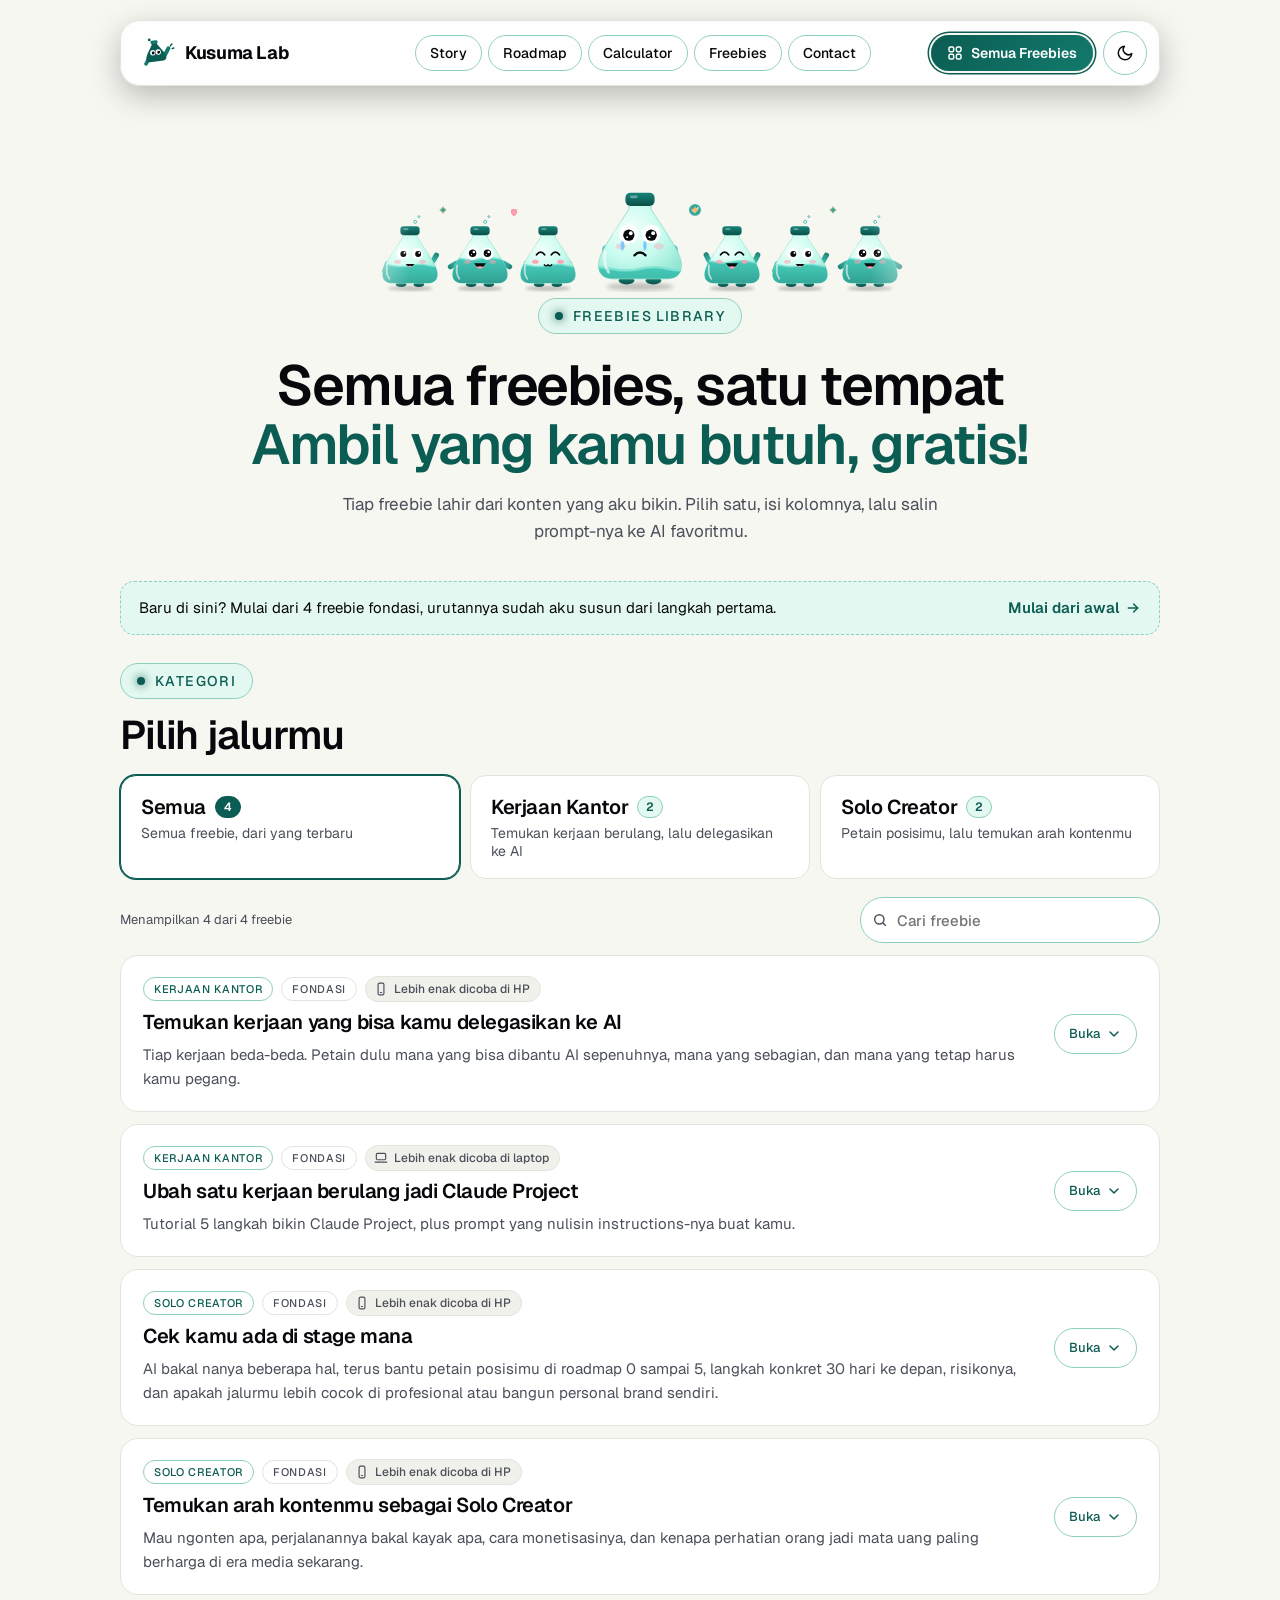
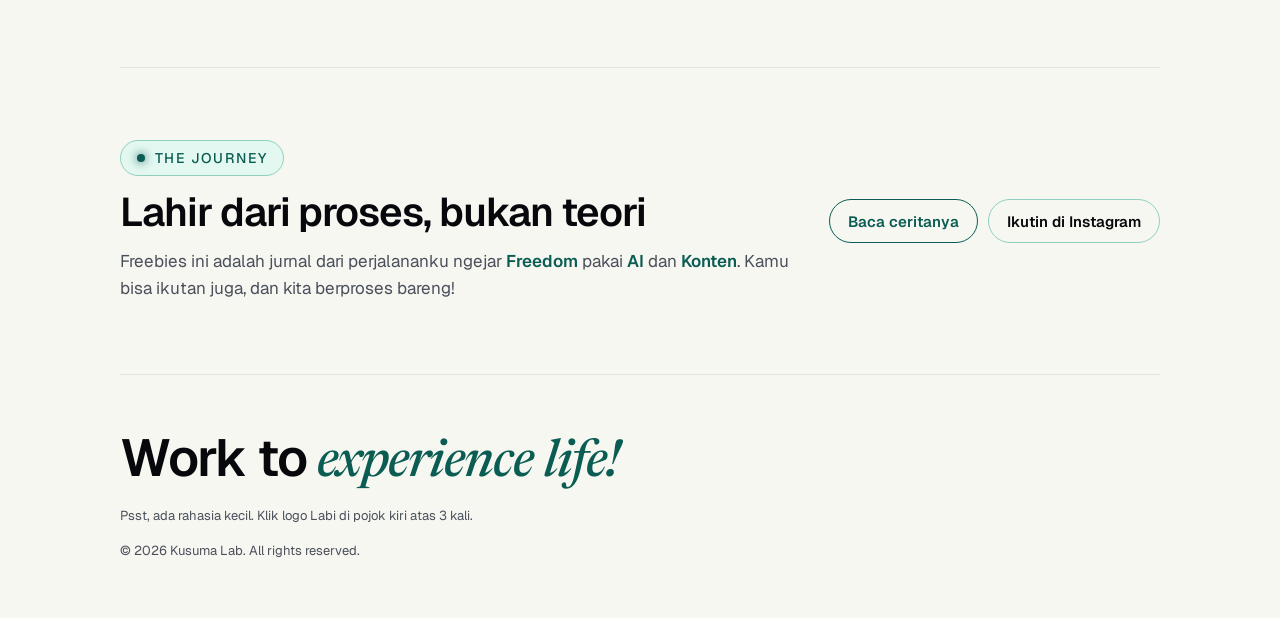
==== commit fee102f7: "Label perangkat, tracking buka freebie, Light default di perpustakaan, tap target 44px - device (hp/" ====
--- a/freebies/index.html
+++ b/freebies/index.html
@@ -1,11 +1,11 @@
 <!doctype html>
-<html lang="id">
+<html lang="id" data-theme="light" data-default-theme="light">
 <head>
 <meta charset="utf-8">
 <meta name="viewport" content="width=device-width, initial-scale=1, viewport-fit=cover">
 <title>Freebies · Kusuma Lab</title>
 <meta name="description" content="Semua freebies Kusuma Lab di satu tempat. Prompt siap pakai buat kerjaan kantor dan Solo Creator, gratis.">
-<meta name="theme-color" content="#07080B">
+<meta name="theme-color" content="#F7F7F2">
 <link rel="icon" href="data:image/svg+xml,%3Csvg xmlns='http://www.w3.org/2000/svg' viewBox='-3 -4 58 56'%3E%3Cg transform='rotate%28-8 24 26%29'%3E%3Cpath d='M37 31 L45.5 19.5' stroke='%232FA89A' stroke-width='6.5' stroke-linecap='round'/%3E%3Cpath d='M11.5 32 L6.5 39' stroke='%232FA89A' stroke-width='6' stroke-linecap='round'/%3E%3Cpath transform='translate%282 -6%29 scale%28.22%29' d='M80 64 L80 74 Q60 104 40 136 Q24 162 26 178 Q28 196 50 198 L150 198 Q172 196 174 178 Q176 162 160 136 Q140 104 120 74 L120 64 Z' fill='%2397FCE4'/%3E%3Crect x='18.3' y='3.6' width='11.4' height='5.4' rx='2.2' fill='%232FA89A'/%3E%3Ccircle cx='19.5' cy='23' r='4.3' fill='%23fff'/%3E%3Ccircle cx='28.5' cy='23' r='4.3' fill='%23fff'/%3E%3Ccircle cx='20.2' cy='23.4' r='2.3' fill='%2307080B'/%3E%3Ccircle cx='29.2' cy='23.4' r='2.3' fill='%2307080B'/%3E%3C/g%3E%3C/svg%3E">
 <link rel="canonical" href="https://kusumalab.com/freebies/">
 <meta property="og:type" content="website">
@@ -102,7 +102,6 @@
   window.KL_KEEP_HASH=true;
   var D=KL.data,list=document.getElementById('lib-list');
   var chev='<svg viewBox="0 0 24 24" fill="none" stroke="currentColor" stroke-width="2.2" stroke-linecap="round" stroke-linejoin="round" aria-hidden="true"><path d="M6 9l6 6 6-6"/></svg>';
-  var linkIco='<svg class="ico" viewBox="0 0 24 24" fill="none" stroke="currentColor" stroke-width="2" stroke-linecap="round" stroke-linejoin="round" aria-hidden="true"><path d="M10 13a5 5 0 0 0 7.1 0l3-3a5 5 0 0 0-7.1-7.1l-1 1"/><path d="M14 11a5 5 0 0 0-7.1 0l-3 3a5 5 0 0 0 7.1 7.1l1-1"/></svg>';
   var now=Date.now();
   function isNew(f){var t=Date.parse(f.date+'T00:00:00+08:00');return !isNaN(t)&&now-t<=14*864e5&&now>=t;}
   var items=D.freebies.slice().sort(function(a,b){return (b.date||'').localeCompare(a.date||'')||(a.core===b.core?0:a.core?1:-1);});
@@ -115,6 +114,7 @@
     meta.appendChild(KL.txt('span','chip cat',D.categories[f.category].label.toUpperCase()));
     if(f.core)meta.appendChild(KL.txt('span','chip','FONDASI'));
     if(isNew(f))meta.appendChild(KL.txt('span','badge-new','BARU'));
+    var dv=KL.deviceLabel(f);if(dv)meta.appendChild(dv);
     head.appendChild(meta);
     head.appendChild(KL.txt('span','lib-title',f.title));
     head.appendChild(KL.txt('span','lib-sum',f.summary||f.desc||''));
@@ -122,20 +122,14 @@
     var body=KL.mk('div','lib-body');body.id=f.slug+'-body';body.hidden=true;
     var note=KL.mk('div','note');note.appendChild(KL.txt('span','ntag','HONEST NOTE'));note.appendChild(KL.txt('span',null,D.categories[f.category].note));body.appendChild(note);
     if(f.source&&f.source.url){
-      var src=KL.mk('p','src-line');src.appendChild(document.createTextNode('Dari konten: '));
+      var src=KL.mk('p','src-line');src.appendChild(document.createTextNode('Dari konten '));
       var a=KL.txt('a',null,f.source.title||'lihat di Instagram');a.href=f.source.url;a.target='_blank';a.rel='noopener';src.appendChild(a);body.appendChild(src);
     }
     var built=false;
-    var share=KL.mk('div','share-row');
-    var sb=KL.mk('button','btn',linkIco+'<span>Salin link freebie ini</span>');sb.type='button';
-    var ss=KL.mk('span','status');ss.setAttribute('aria-live','polite');var st=null;
-    sb.addEventListener('click',function(){
-      var url=(D.site||location.origin)+'/freebies/#'+f.slug;
-      KL.copyText(url,null,function(ok){ss.className='status'+(ok?' ok':'');ss.textContent=ok?'Link tersalin, tinggal bagikan':'Salin manual: '+url;clearTimeout(st);st=setTimeout(function(){ss.textContent='';},3000);});
-    });
-    share.appendChild(sb);share.appendChild(ss);
     function setOpen(o,fromHash){
-      if(o&&!built){KL.fillFreebie(f,body,{noHead:true});body.appendChild(share);built=true;}
+      if(o&&!built){KL.fillFreebie(f,body,{noHead:true});body.appendChild(KL.shareRow(f));built=true;}
+      /* catat setiap freebie dibuka: lewat klik di perpustakaan (buka) atau lewat link langsung, misalnya dari caption (link) */
+      if(o&&body.hidden)KL.track('freebie/'+f.slug+'/'+(fromHash?'link':'buka'),fromHash?'Freebie dibuka dari link langsung':'Freebie dibuka di perpustakaan');
       body.hidden=!o;art.classList.toggle('open',o);head.setAttribute('aria-expanded',String(o));open.firstChild.textContent=o?'Tutup':'Buka';
     }
     head.addEventListener('click',function(){setOpen(body.hidden);});
--- a/assets/kl.css
+++ b/assets/kl.css
@@ -5,7 +5,7 @@
   --accent:#97FCE4; --accent-ink:#04060C; --accent-text:#97FCE4; --hl:#97FCE4;
   --glow:rgba(47,168,154,.42); --glow-soft:rgba(47,168,154,.16);
   --tag-bg:rgba(151,252,228,.10); --tag-line:rgba(151,252,228,.38); --tag-fg:#97FCE4;
-  --prompt-bg:#07080B; --prompt-fg:#E9F7F2;
+  --prompt-bg:#07080B; --prompt-fg:#97FCE4;
   --signal:#FFB86B; --signal-bg:rgba(255,184,107,.10); --signal-ink:#F5F5F0;
   --dot:rgba(151,252,228,.20); --grain-opacity:.05;
   --spot:rgba(151,252,228,.10); --card-top:rgba(47,168,154,.12); --arc:rgba(151,252,228,.10); --wave:#97FCE4;
@@ -76,7 +76,7 @@
 @media (min-width:1081px){.navbar{display:grid;grid-template-columns:minmax(0,1fr) auto minmax(0,1fr);gap:12px}.divider{display:none}.navlinks{overflow:visible;justify-content:center}.toggle{justify-self:end;margin-left:0}}
 .toggle{display:flex;gap:4px;margin-left:auto}
 .toggle .btn{min-height:36px;padding:0 14px;font-size:13px}
-.icon-btn{width:40px;min-height:40px;padding:0}
+.icon-btn{width:44px;min-height:44px;padding:0}
 .icon-btn svg{width:18px;height:18px}
 .mode-mini,.menu-btn{display:none}
 @media (max-width:1080px){
@@ -383,7 +383,7 @@
 .badge-new{font:600 11px var(--mono);letter-spacing:.06em;padding:4px 10px;border-radius:999px;background:var(--accent);color:var(--accent-ink)}
 .src-line{font-size:14px;color:var(--muted)}
 .share-row{display:flex;flex-wrap:wrap;gap:10px;align-items:center;padding-top:14px;border-top:1px solid var(--line)}
-.share-row .btn{min-height:40px;font-size:14px}
+.share-row .btn{min-height:44px;font-size:14px}
 .lib-empty{padding:28px;border-radius:16px;border:1px dashed var(--line);text-align:center;color:var(--muted)}
 .lib-back{display:grid;grid-template-columns:minmax(0,1fr) auto;gap:16px 24px;align-items:center}
 .lib-back .btns{display:flex;gap:10px;flex-wrap:wrap}
@@ -682,3 +682,11 @@
 .nf h1{font-size:clamp(32px,5vw,52px);line-height:1.08}.nf h1 span{display:block;color:var(--accent-text)}
 .nf .ctas{display:flex;gap:10px;flex-wrap:wrap;justify-content:center;margin-top:8px}
 @media (max-width:720px){.lb-toast{bottom:78px}.to-top{right:16px;bottom:16px}}
+
+/* label perangkat eksekusi di atas freebie */
+.device{display:inline-flex;align-items:center;gap:6px;font:500 12px/1 var(--display);color:var(--muted);padding:5px 10px 5px 8px;border-radius:999px;background:var(--surface-2);border:1px solid var(--line)}
+.device svg{width:14px;height:14px;flex:none}
+.card > .device{align-self:flex-start}
+/* area sentuh logo diperluas ke 44px tanpa mengubah tampilannya */
+.brand-wrap .mark{position:relative}
+.brand-wrap .mark::after{content:"";position:absolute;inset:-4px}
